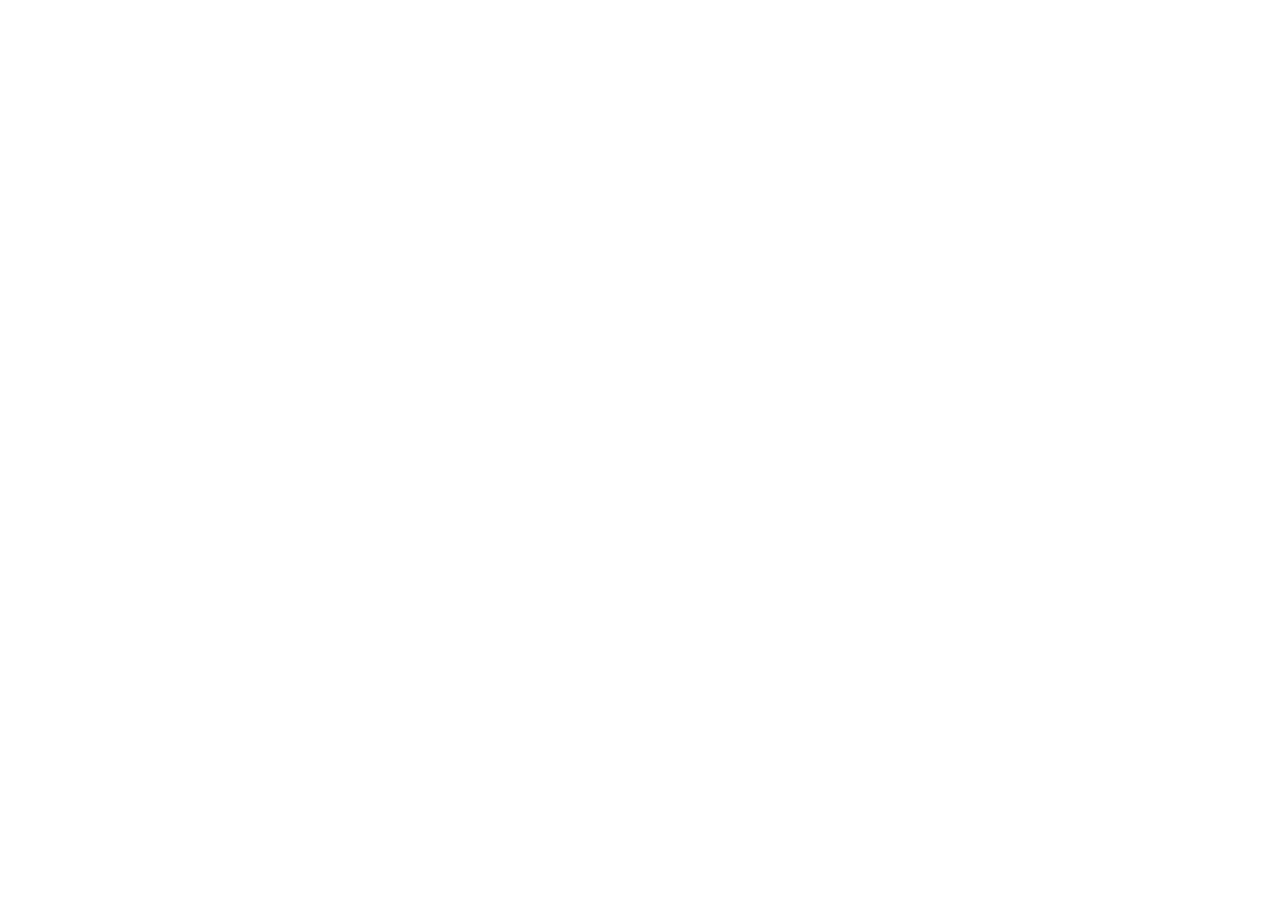
==== index.html @ 56e53b24 "Skapat mapp images och samtliga html sidor" ====
<!DOCTYPE html>
<html lang="sv">
<head>
    <meta charset="UTF-8">
    <meta name="viewport" content="width=device-width, initial-scale=1.0">
    <title>Bildredigering</title>
</head>
<body>
 
</body>
</html>
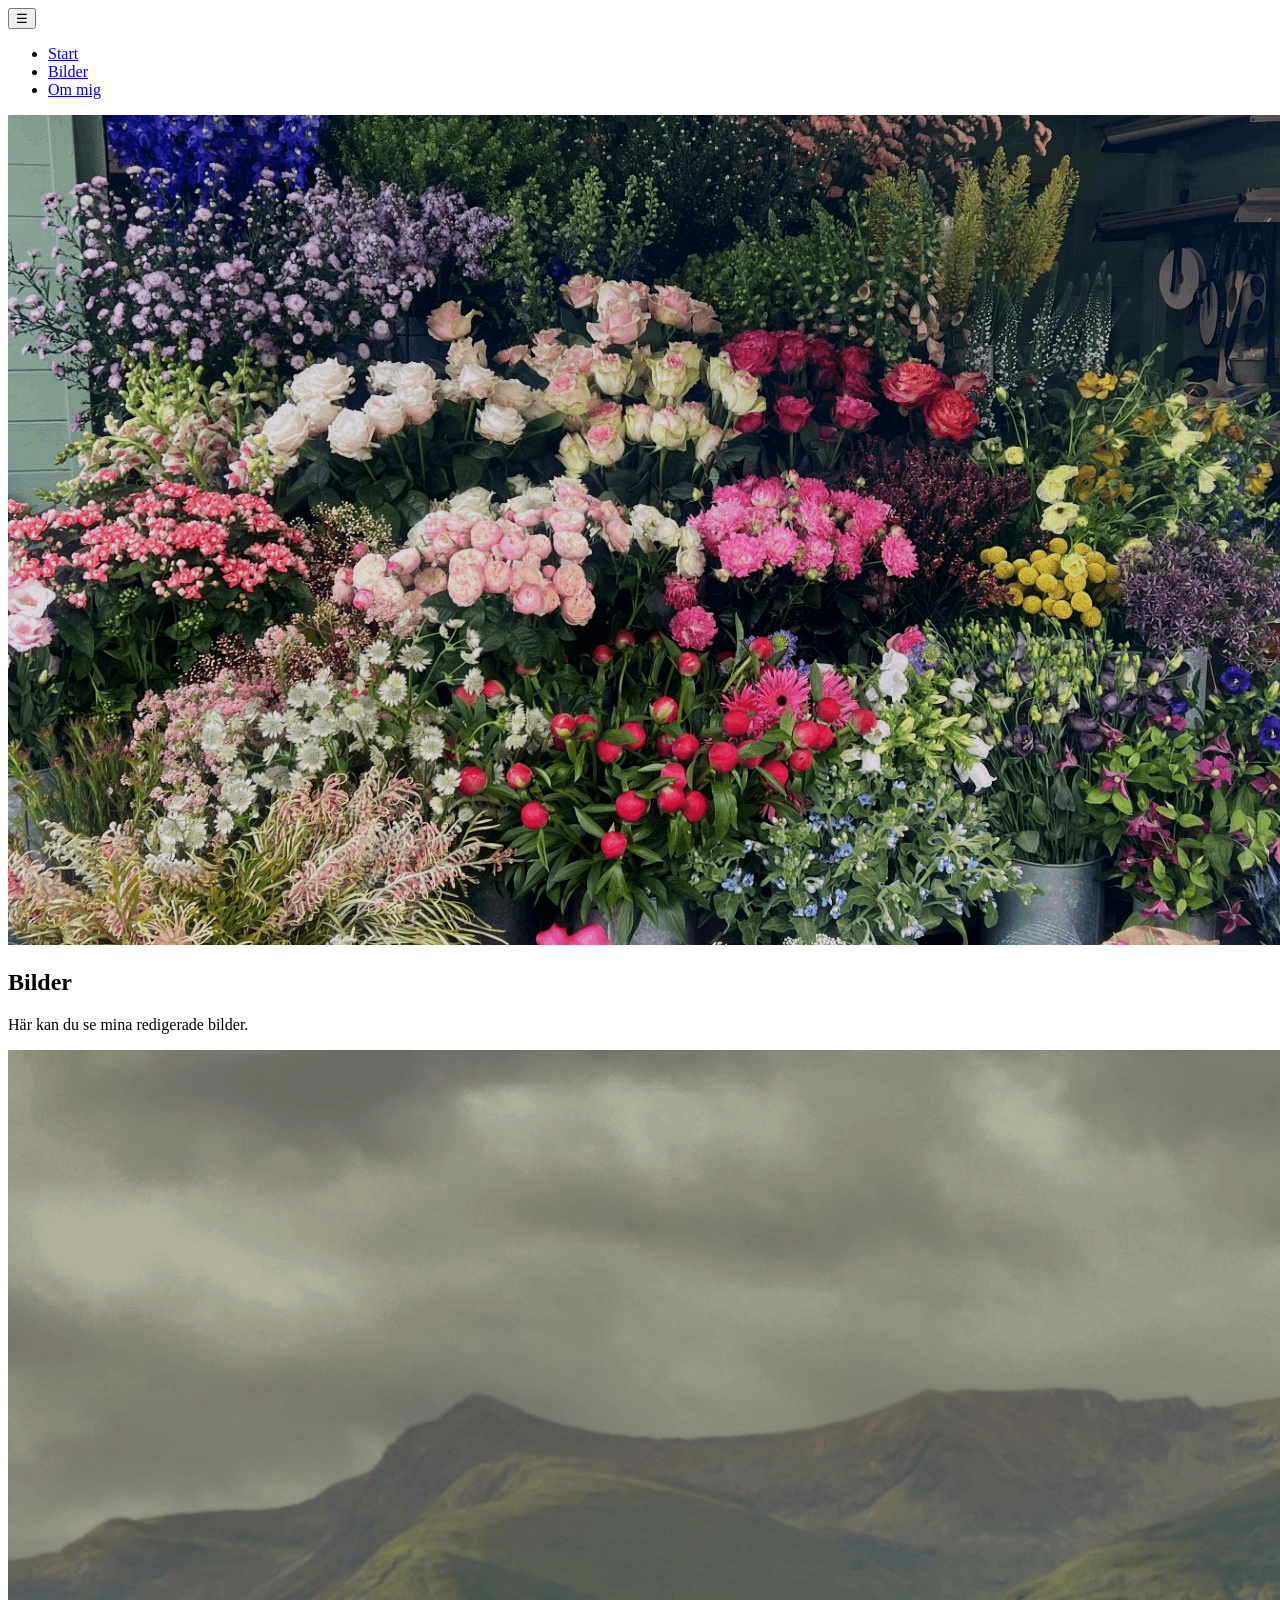
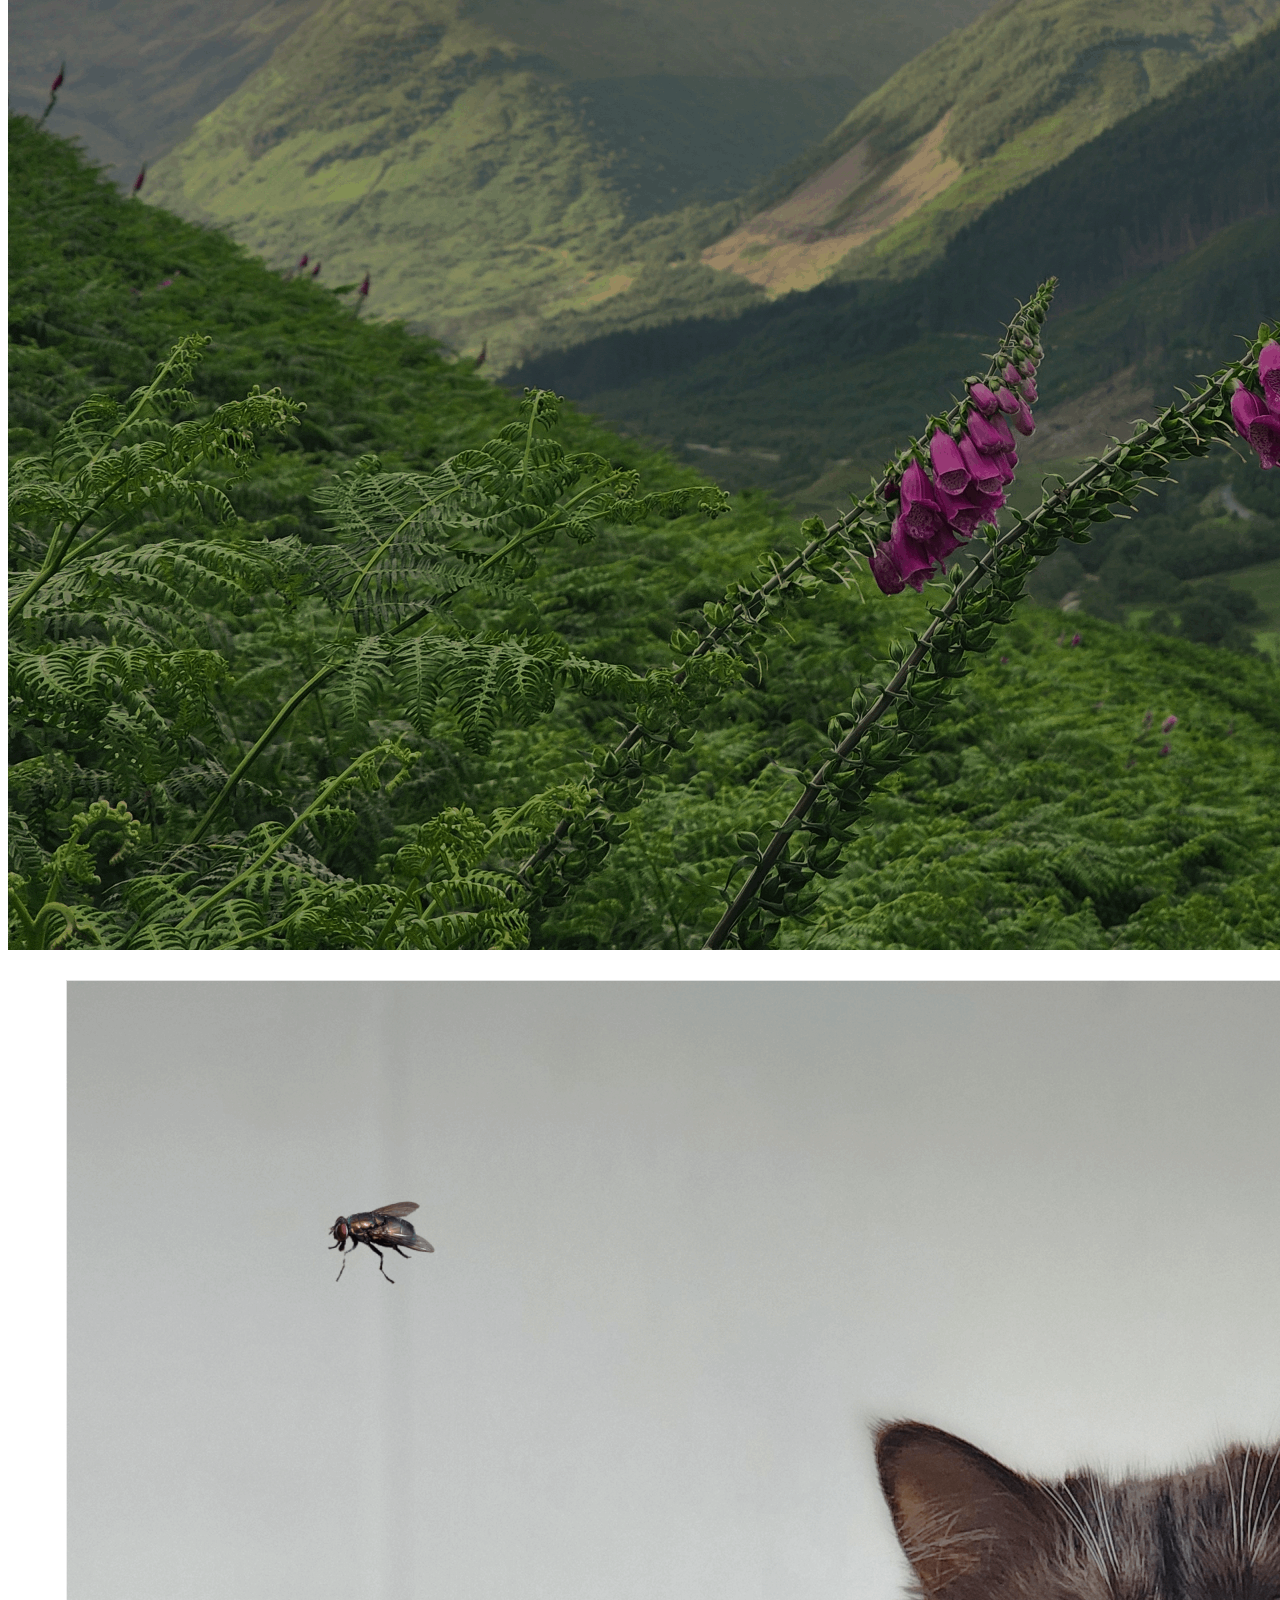
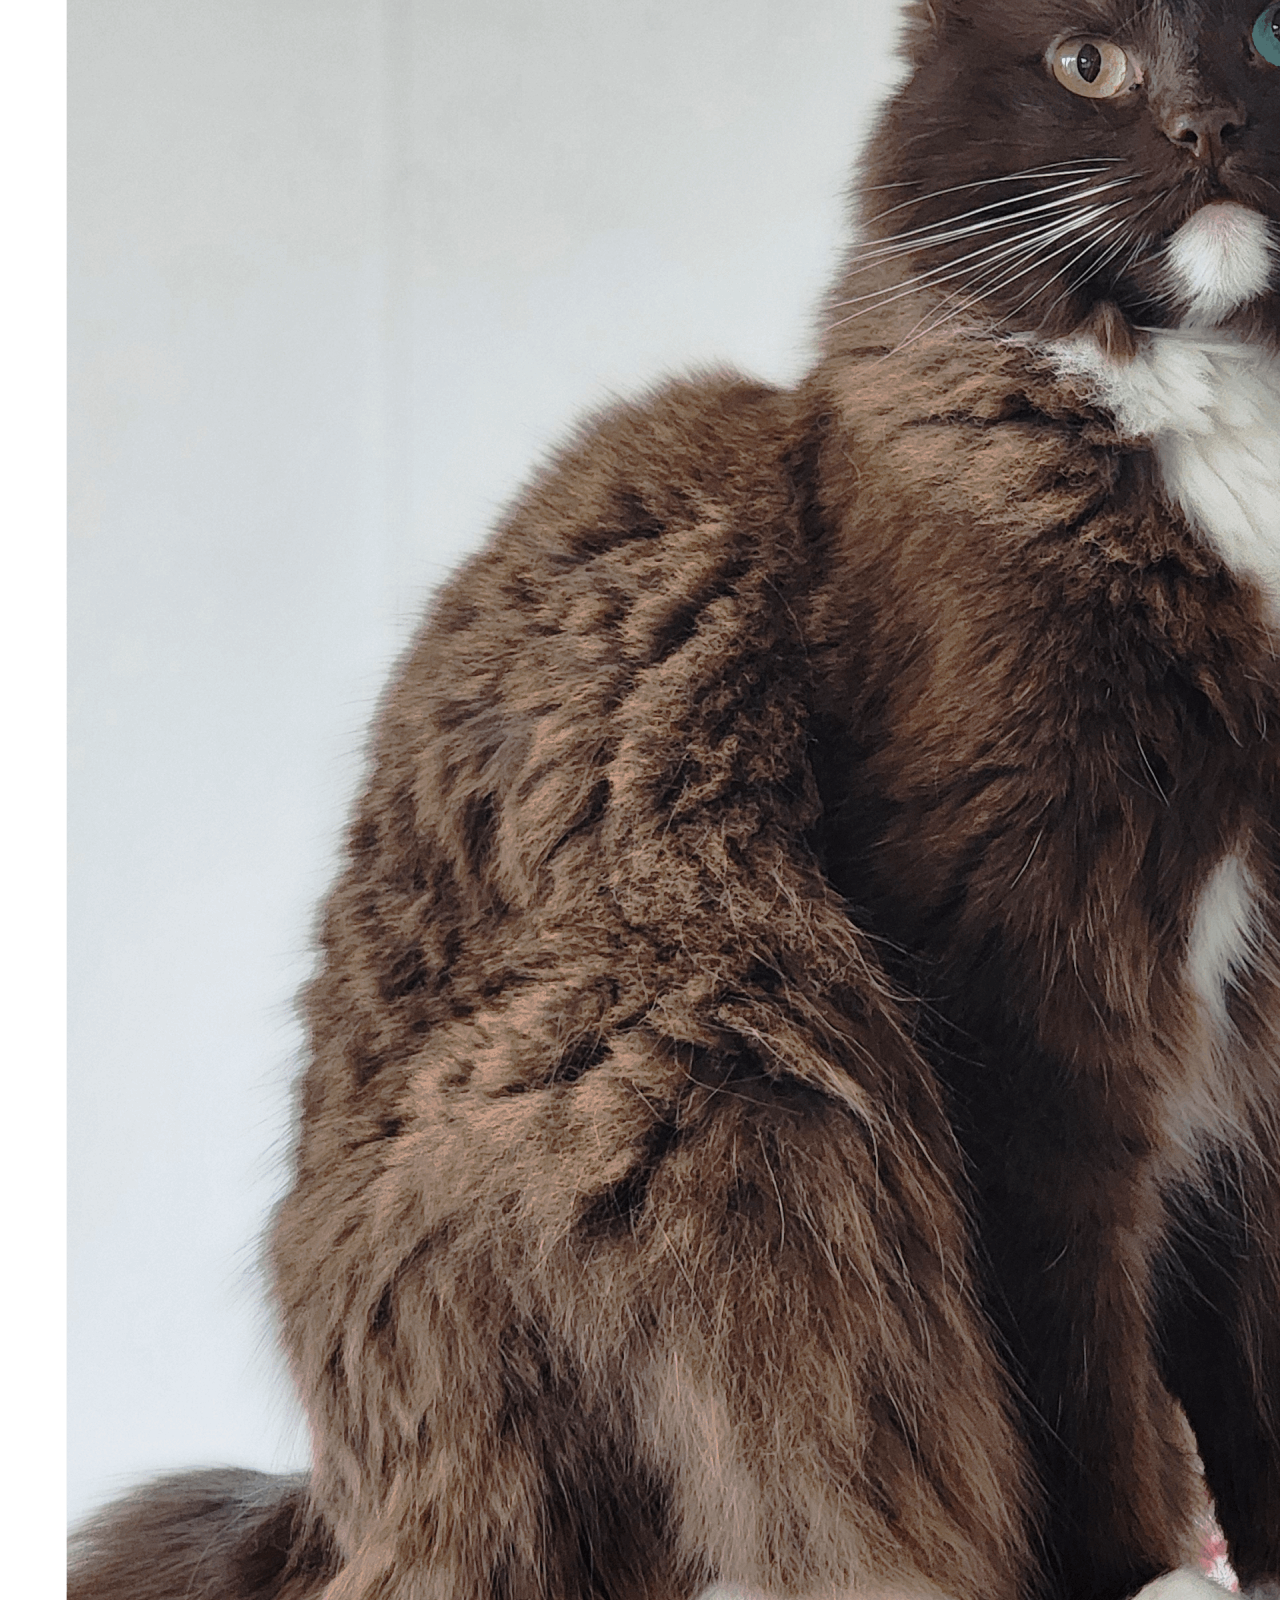
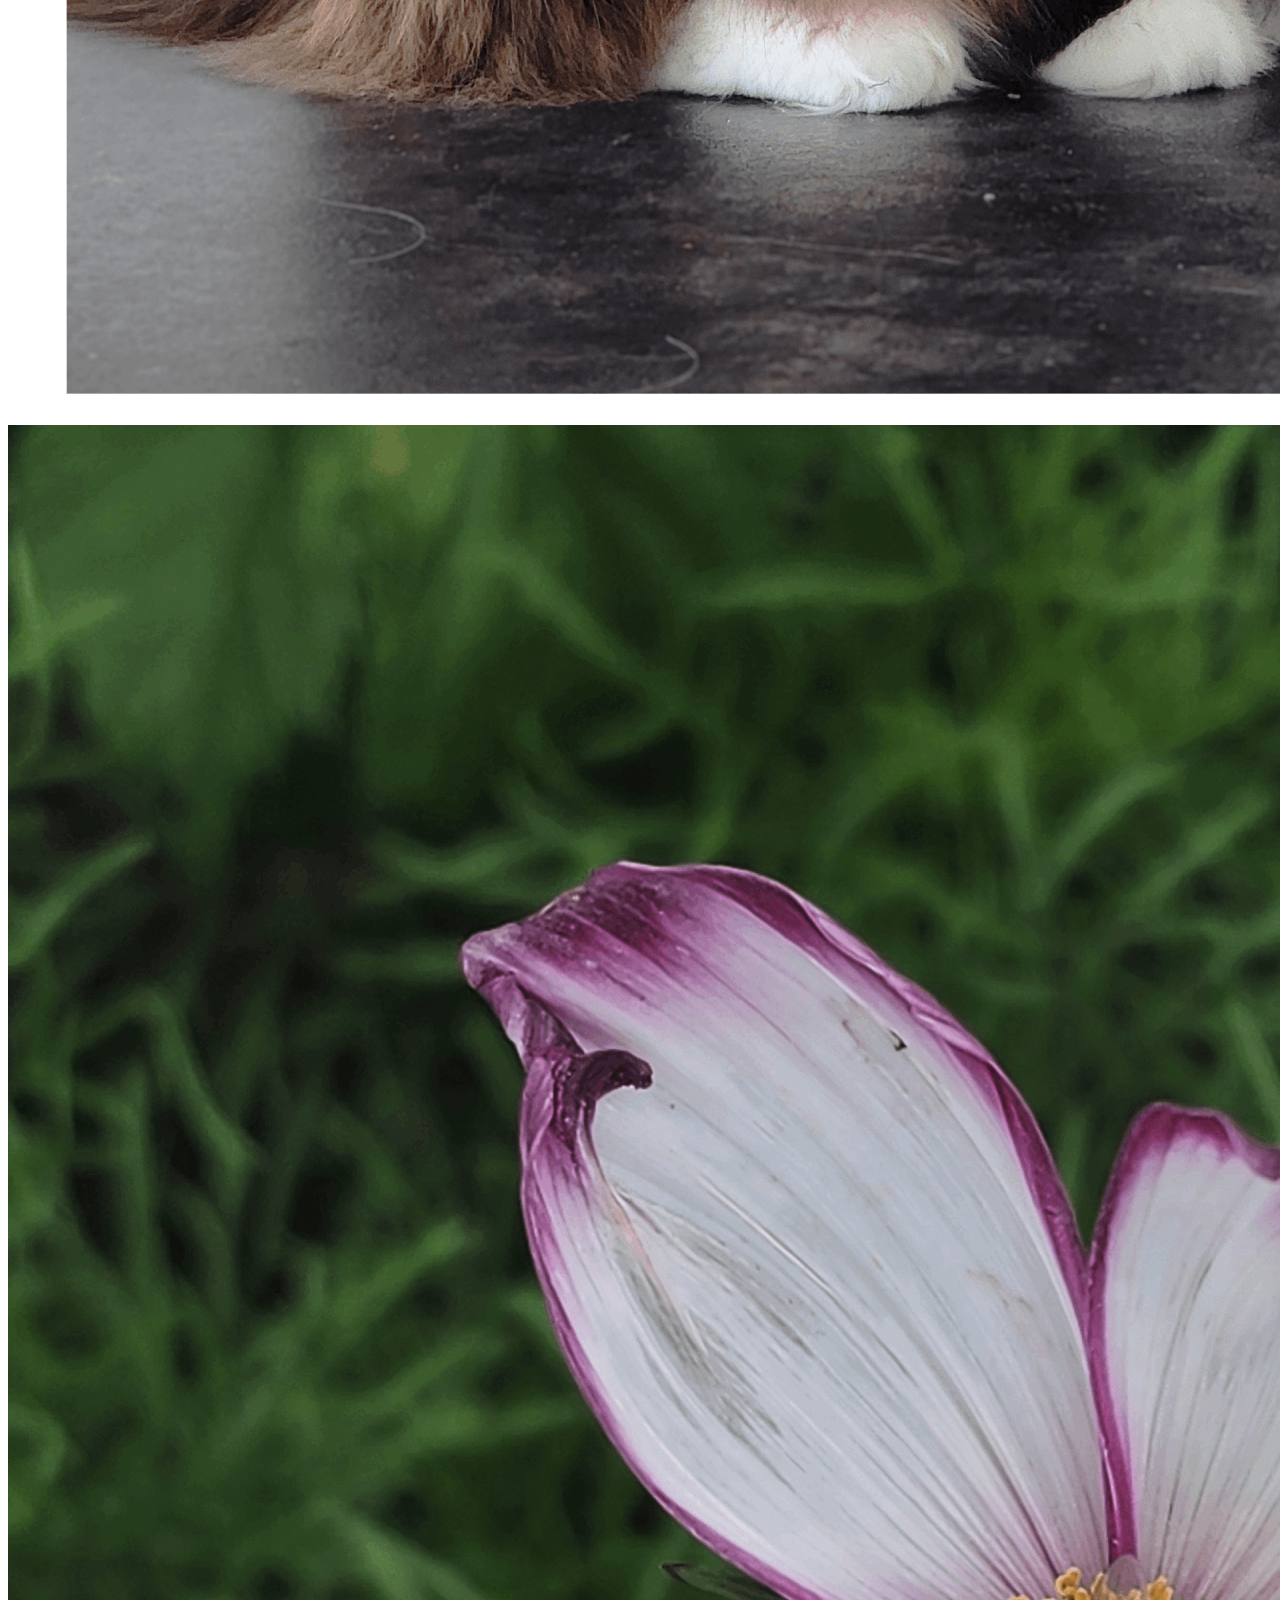
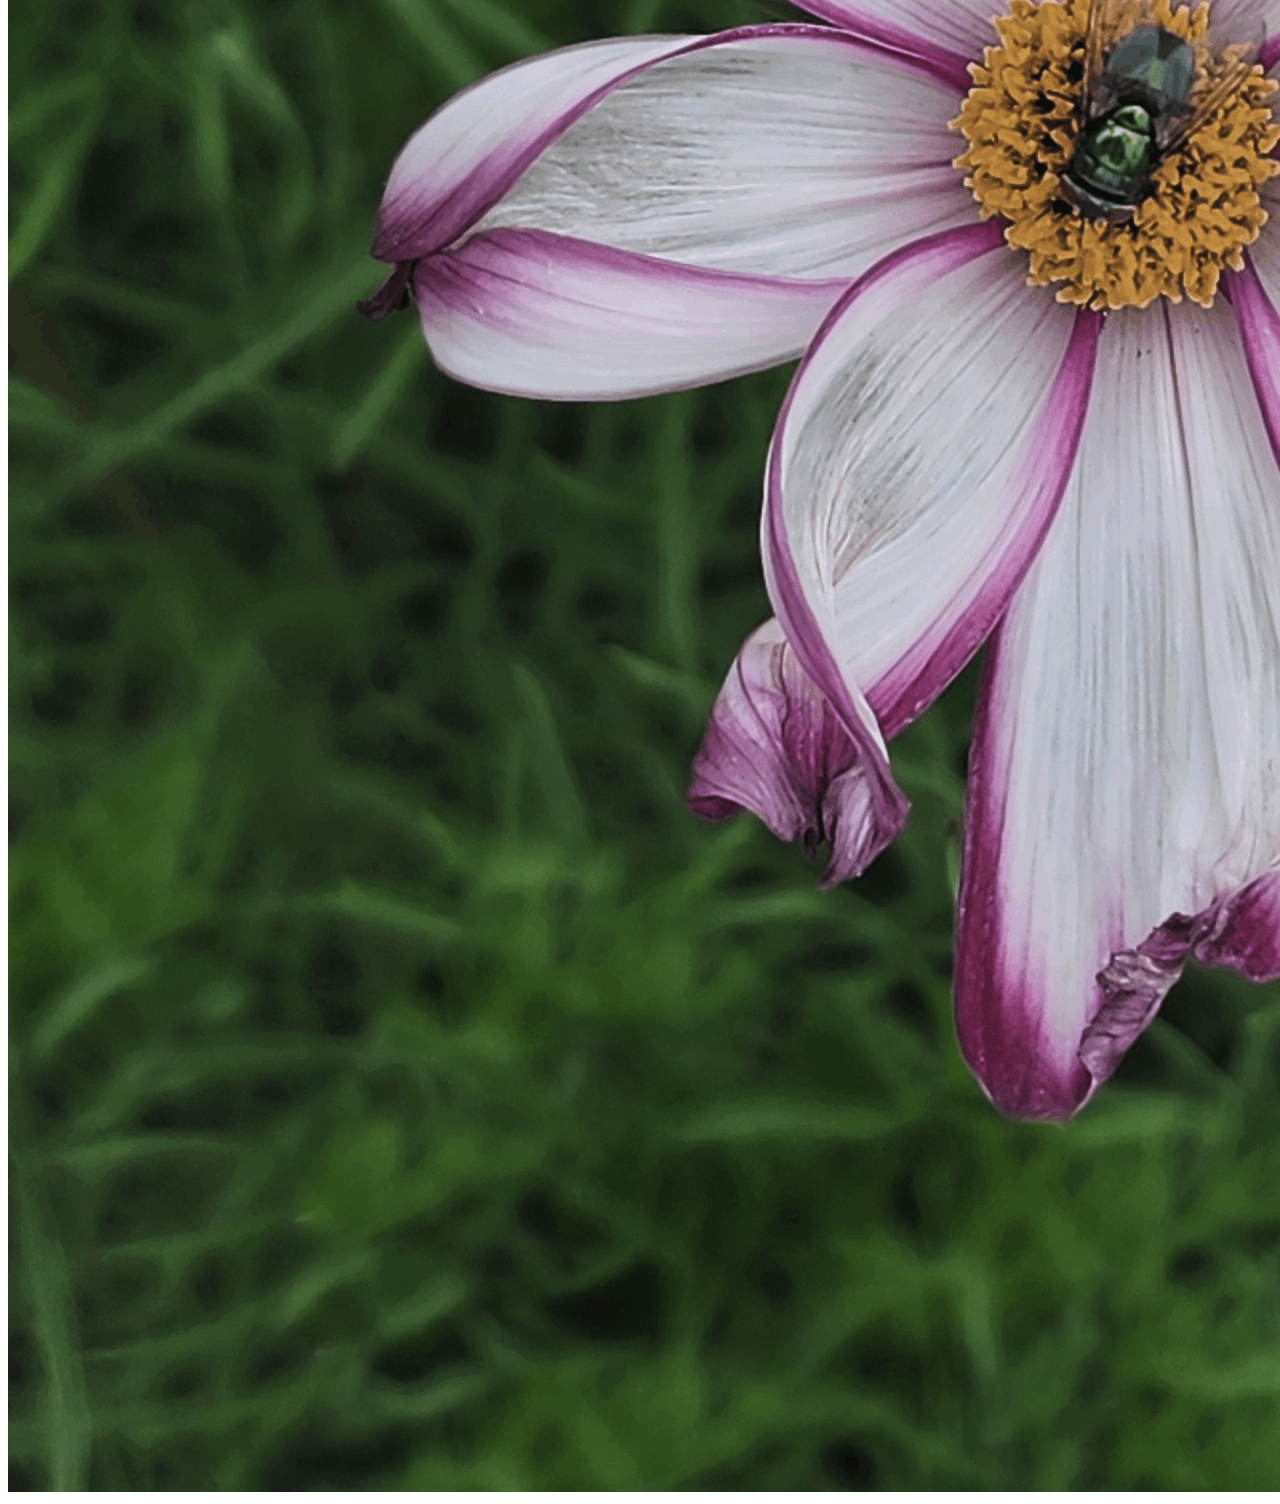
==== commit 1c57155c: "Skapat grund för index.html" ====
--- a/index.html
+++ b/index.html
@@ -1,11 +1,53 @@
-<!DOCTYPE html>
+<!doctype html>
 <html lang="sv">
-<head>
-    <meta charset="UTF-8">
-    <meta name="viewport" content="width=device-width, initial-scale=1.0">
+  <head>
+    <meta charset="UTF-8" />
+    <meta name="viewport" content="width=device-width, initial-scale=1.0" />
     <title>Bildredigering</title>
-</head>
-<body>
- 
-</body>
-</html>+  </head>
+  <body>
+    <header class="header">
+      <!--lägg till LOGGA-->
+
+      <!--Navigation-->
+      <button class="menu-toggle">☰</button> <!--Hamburgermeny, liten skärm-->
+      <nav class="menu">
+        <ul>
+          <li><a href="index.html">Start</a></li>
+          <li><a href="pictures.html">Bilder</a></li>
+          <li><a href="about.html">Om mig</a></li>
+        </ul>
+      </nav>
+    </header>
+    <main>
+
+      <!--Hero-->
+      <section class="hero">
+        <img src="images/header.png" alt="headerbild" />
+      </section>
+
+      <!--Bilder-->
+      <section class="pictures">
+        <div class="picture-intro">
+          <h2>Bilder</h2>
+          <p>Här kan du se mina redigerade bilder.</p>
+        </div>
+        <div class="container">
+
+            <article class="card">
+          <img src="images/bildserie001.png" alt="Bild 1" />
+          </article>
+
+          <article class="card">
+          <img src="images/bildserie005.png" alt="Bild 2" />
+          </article>
+
+          <article class="card">
+          <img src="images/bildserie006.png" alt="Bild 3" />
+          </article>
+
+        </div>
+      </section>
+    </main>
+  </body>
+</html>
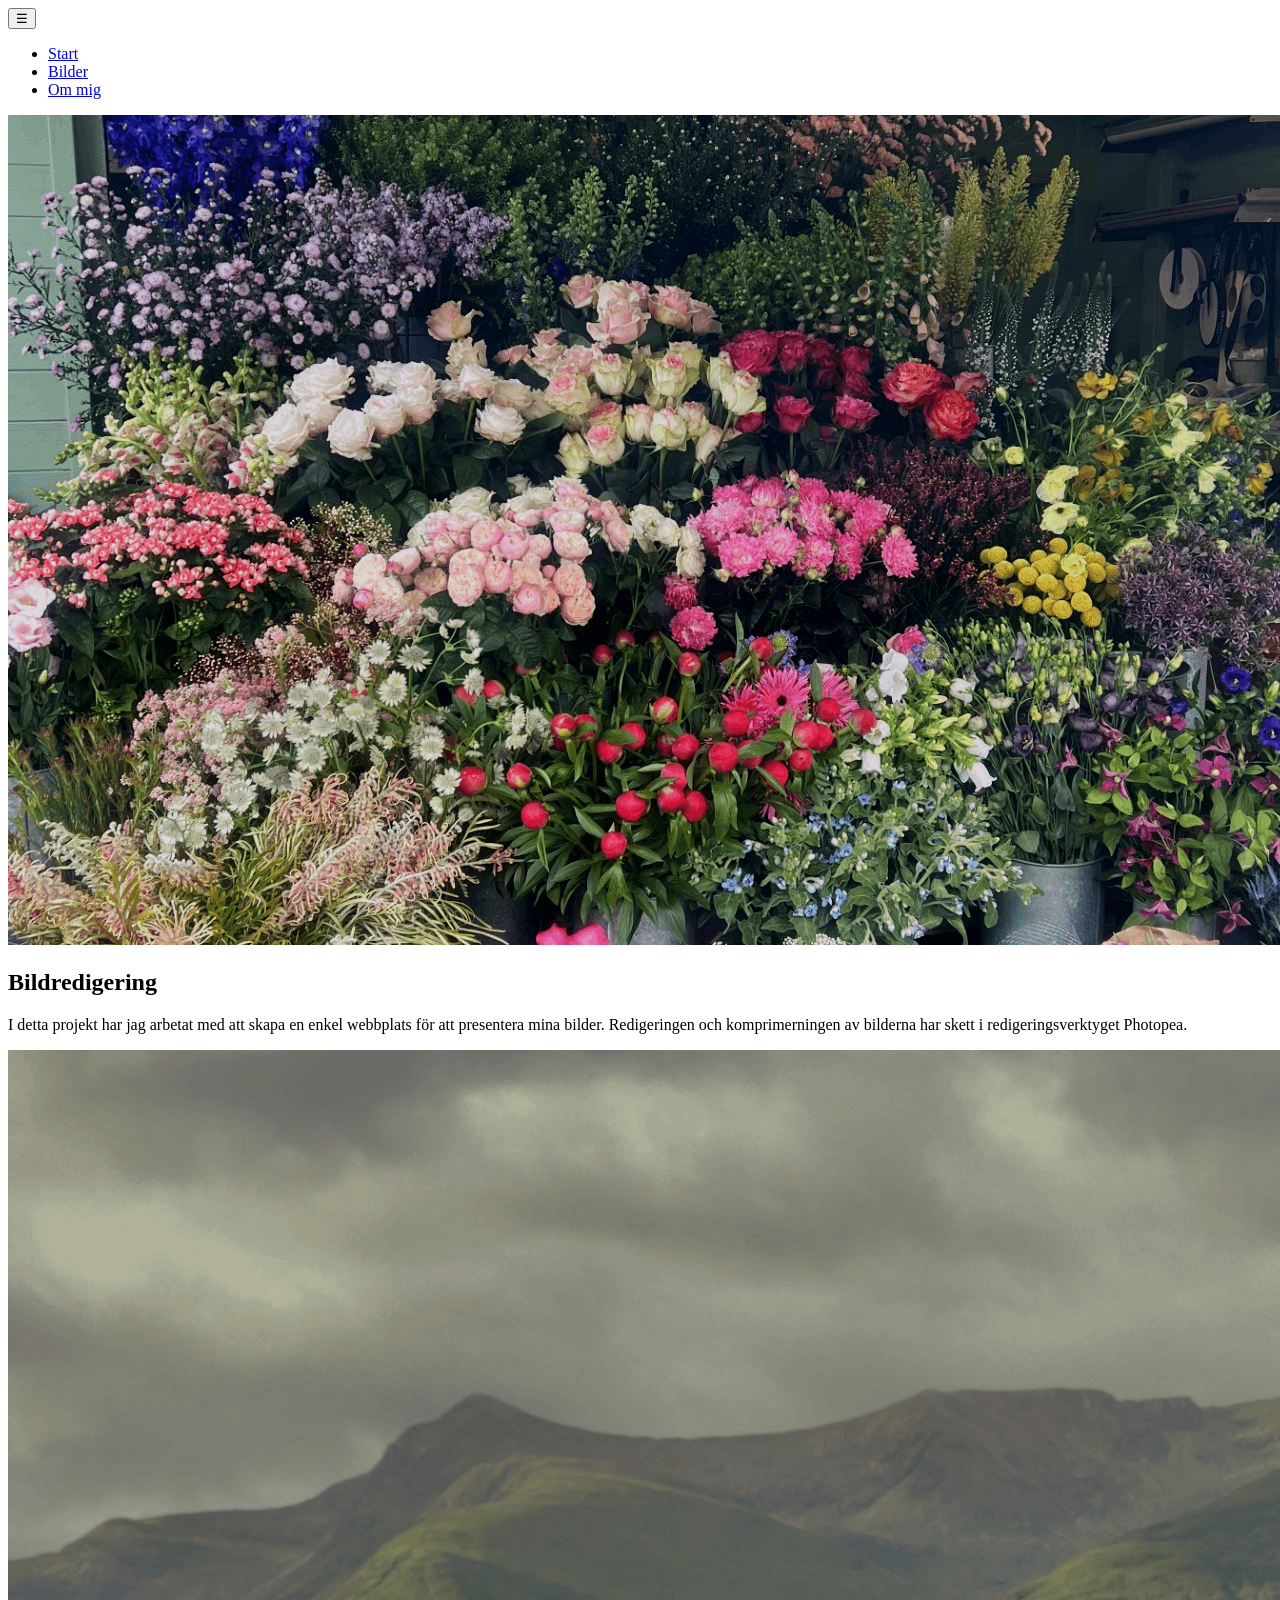
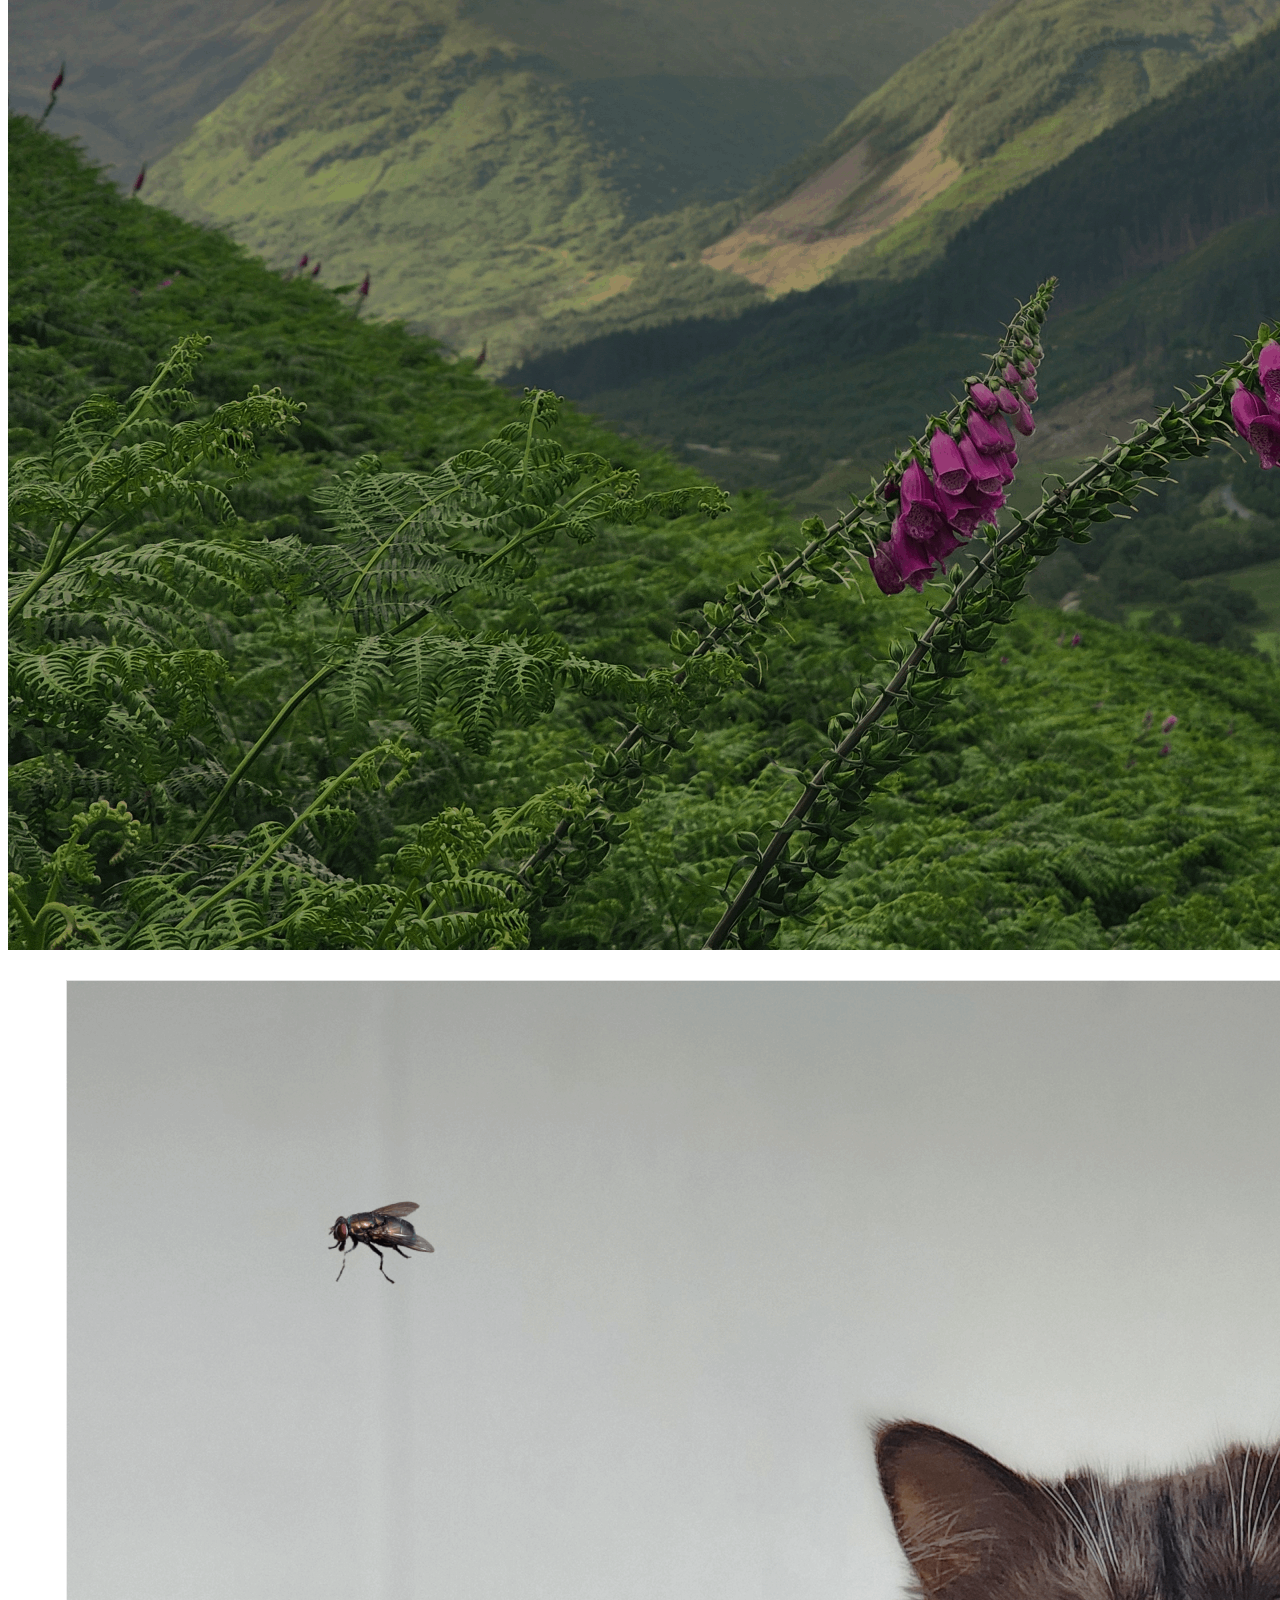
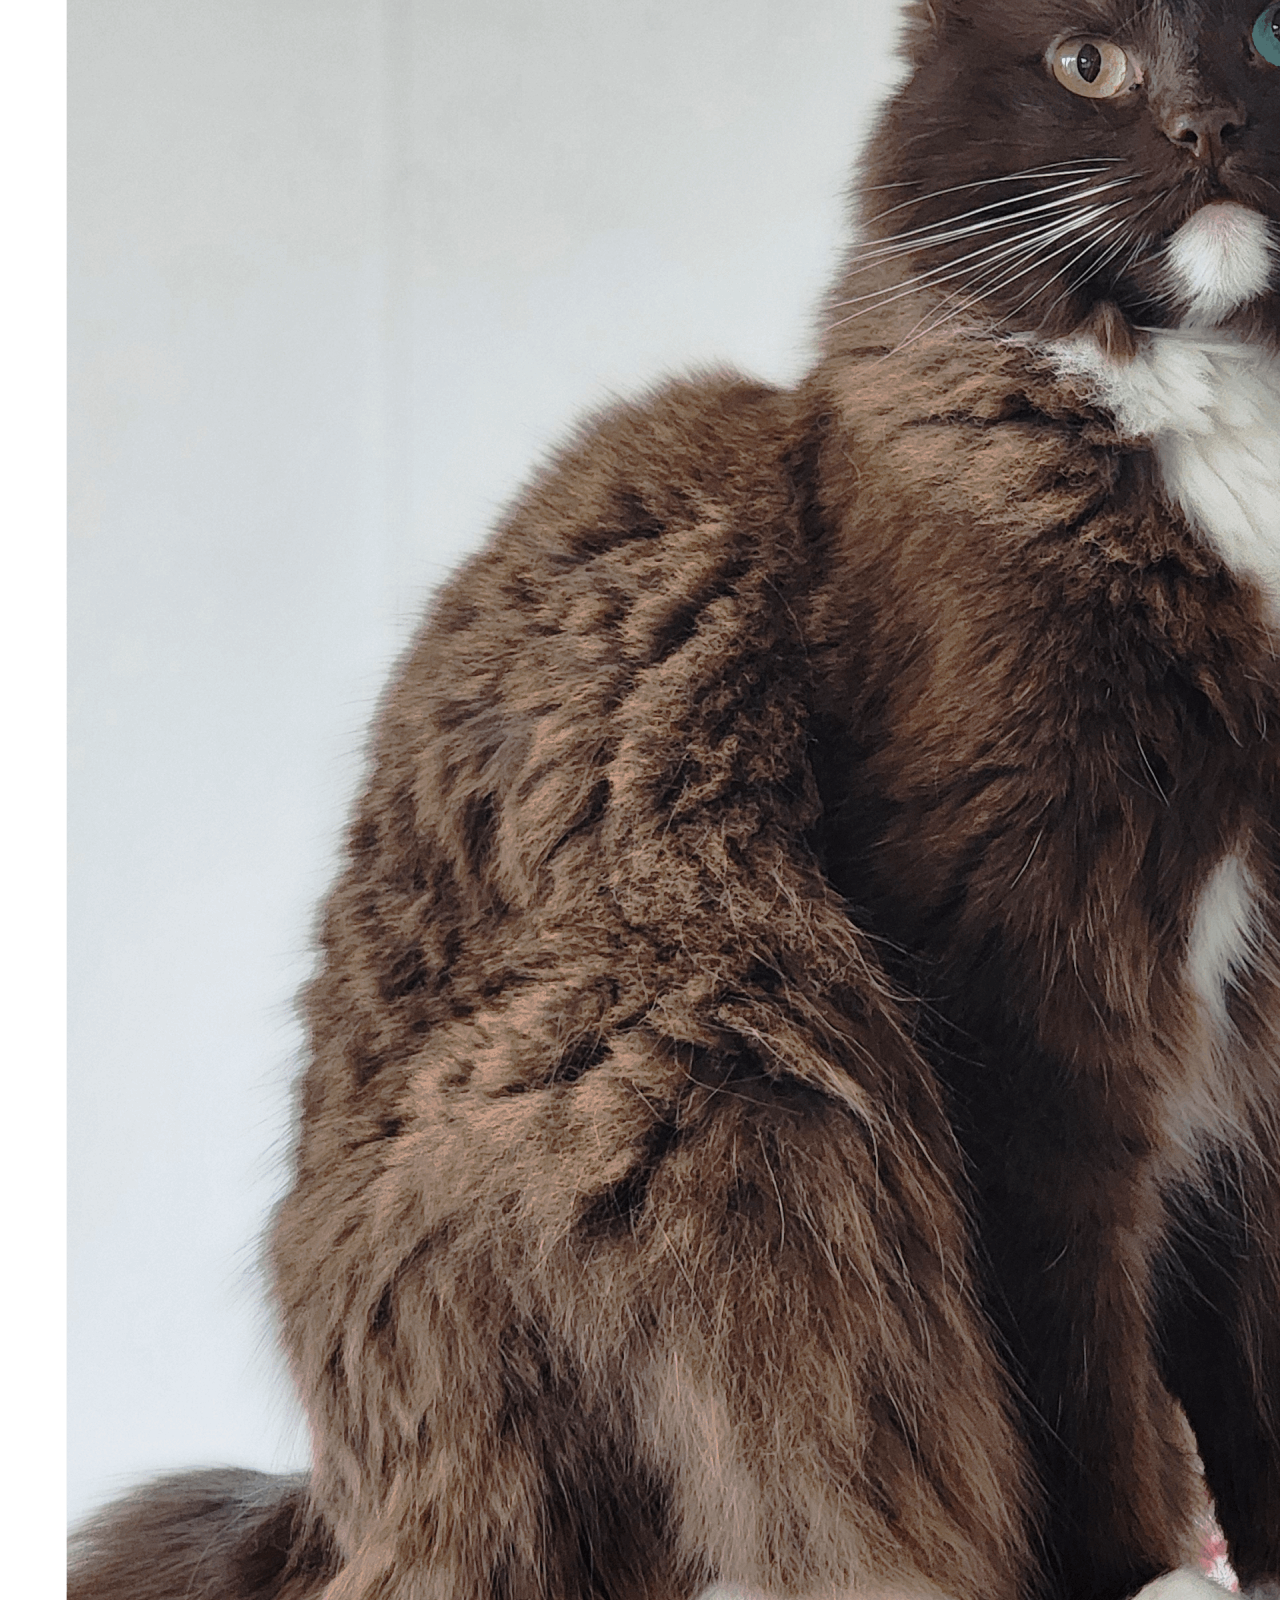
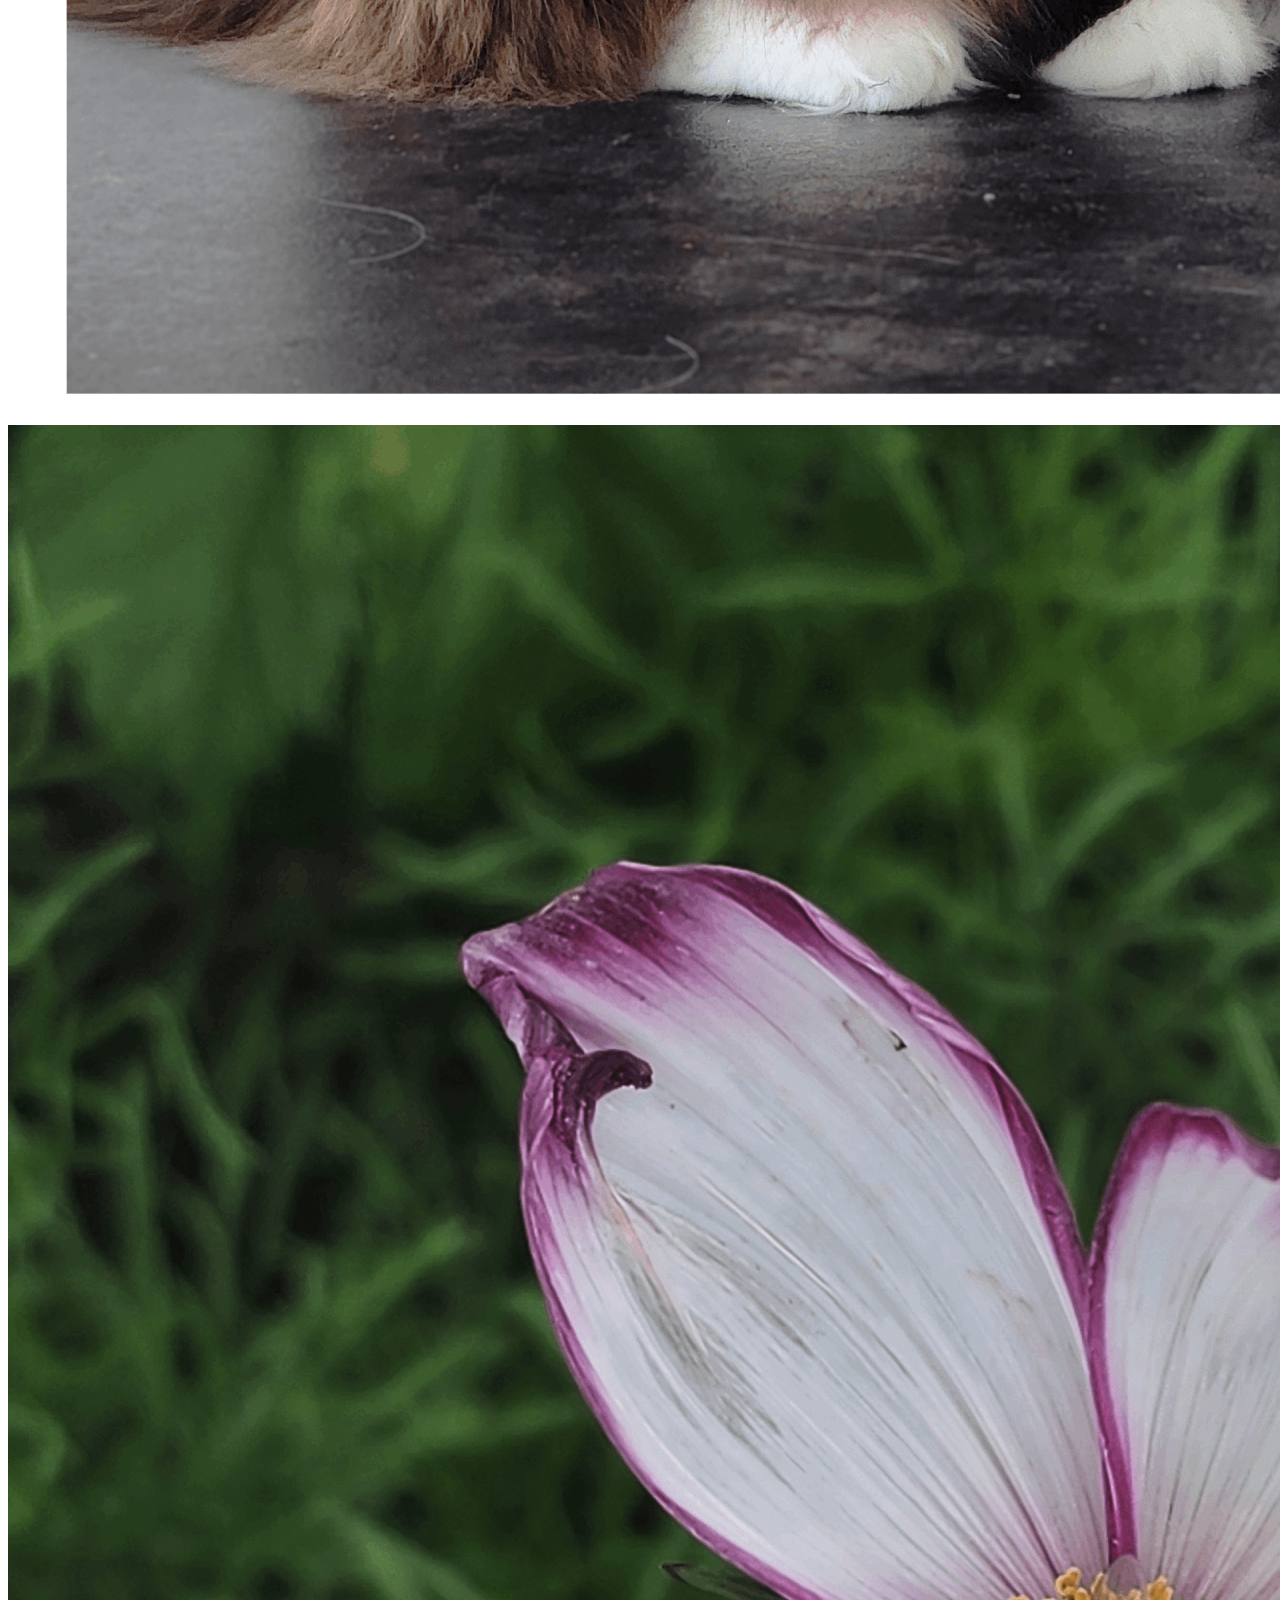
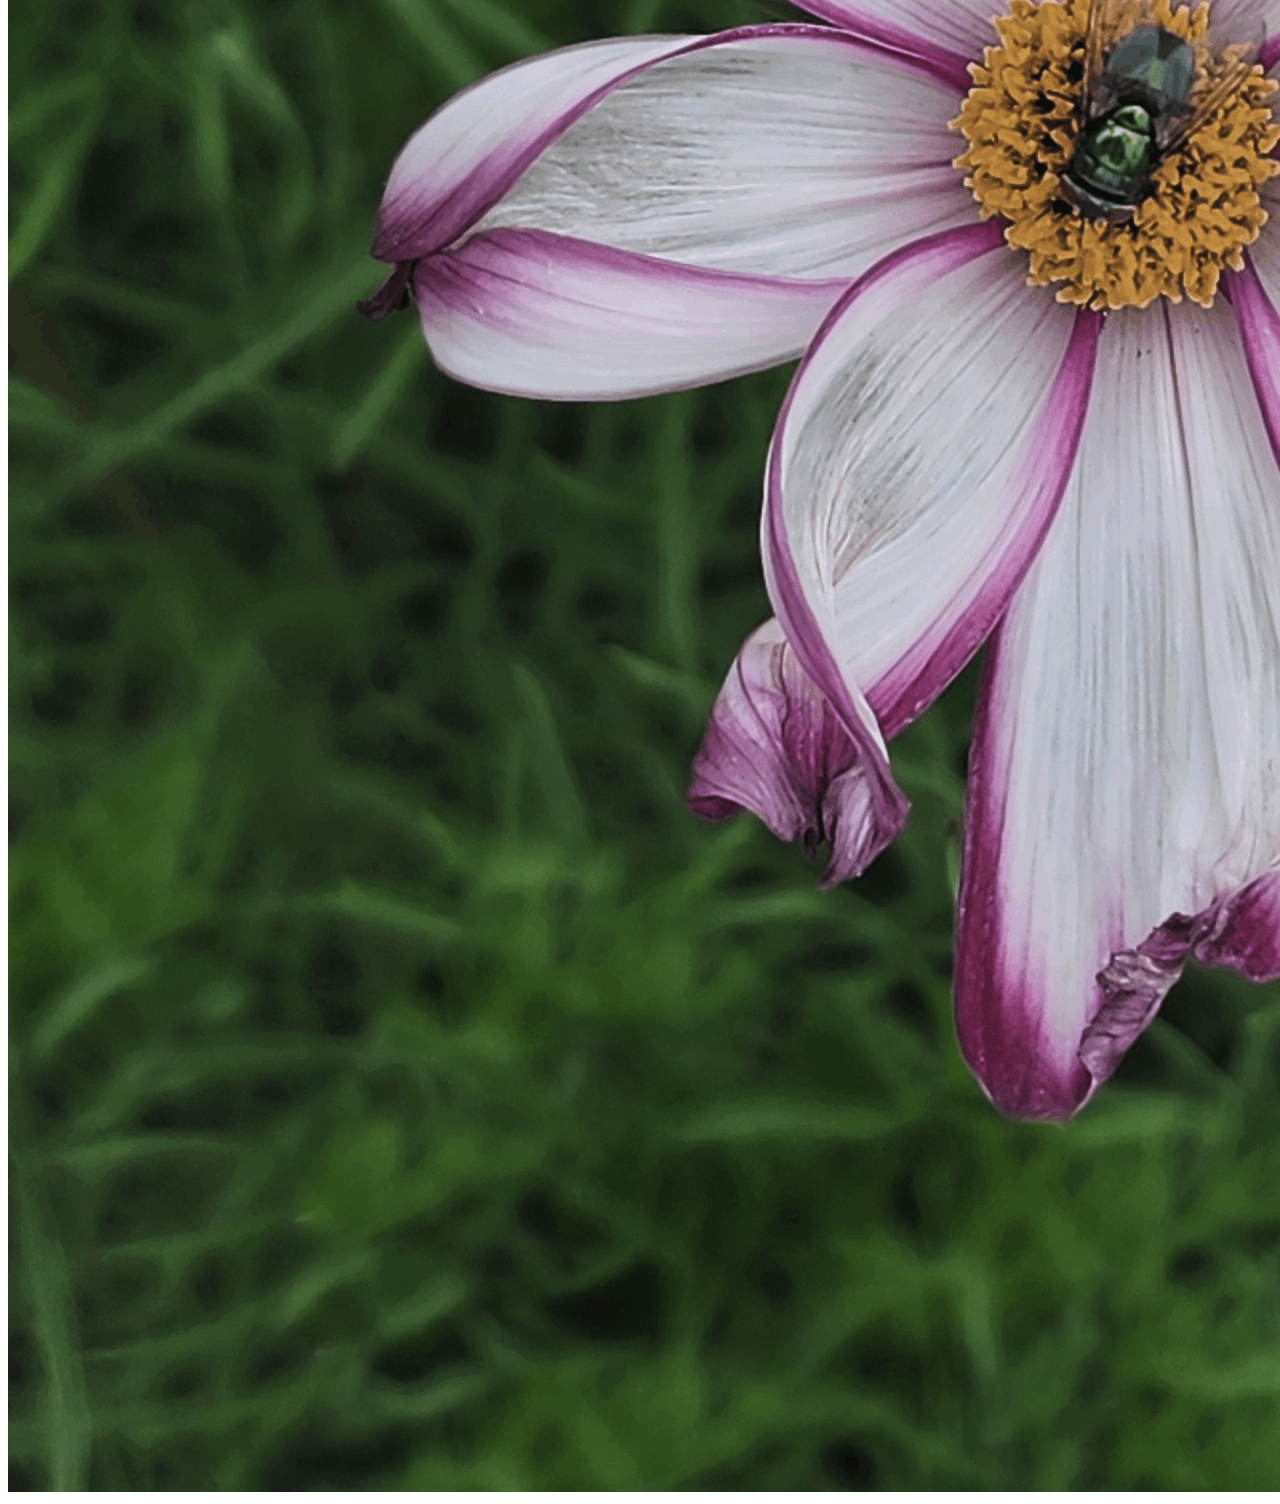
==== commit ccb7dfa0: "Lagt till kod i samtliga html filer" ====
--- a/index.html
+++ b/index.html
@@ -23,27 +23,27 @@
 
       <!--Hero-->
       <section class="hero">
-        <img src="images/header.png" alt="headerbild" />
+        <img src="images/header.png" alt="headerbild">
       </section>
 
       <!--Bilder-->
       <section class="pictures">
         <div class="picture-intro">
-          <h2>Bilder</h2>
-          <p>Här kan du se mina redigerade bilder.</p>
+          <h2>Bildredigering</h2>
+          <p>I detta projekt har jag arbetat med att skapa en enkel webbplats för att presentera mina bilder. Redigeringen och komprimerningen av bilderna har skett i redigeringsverktyget Photopea.</p>
         </div>
         <div class="container">
 
             <article class="card">
-          <img src="images/bildserie001.png" alt="Bild 1" />
+          <img src="images/bildserie001.png" alt="Bild 1">
           </article>
 
           <article class="card">
-          <img src="images/bildserie005.png" alt="Bild 2" />
+          <img src="images/bildserie005.png" alt="Bild 2">
           </article>
 
           <article class="card">
-          <img src="images/bildserie006.png" alt="Bild 3" />
+          <img src="images/bildserie006.png" alt="Bild 3">
           </article>
 
         </div>
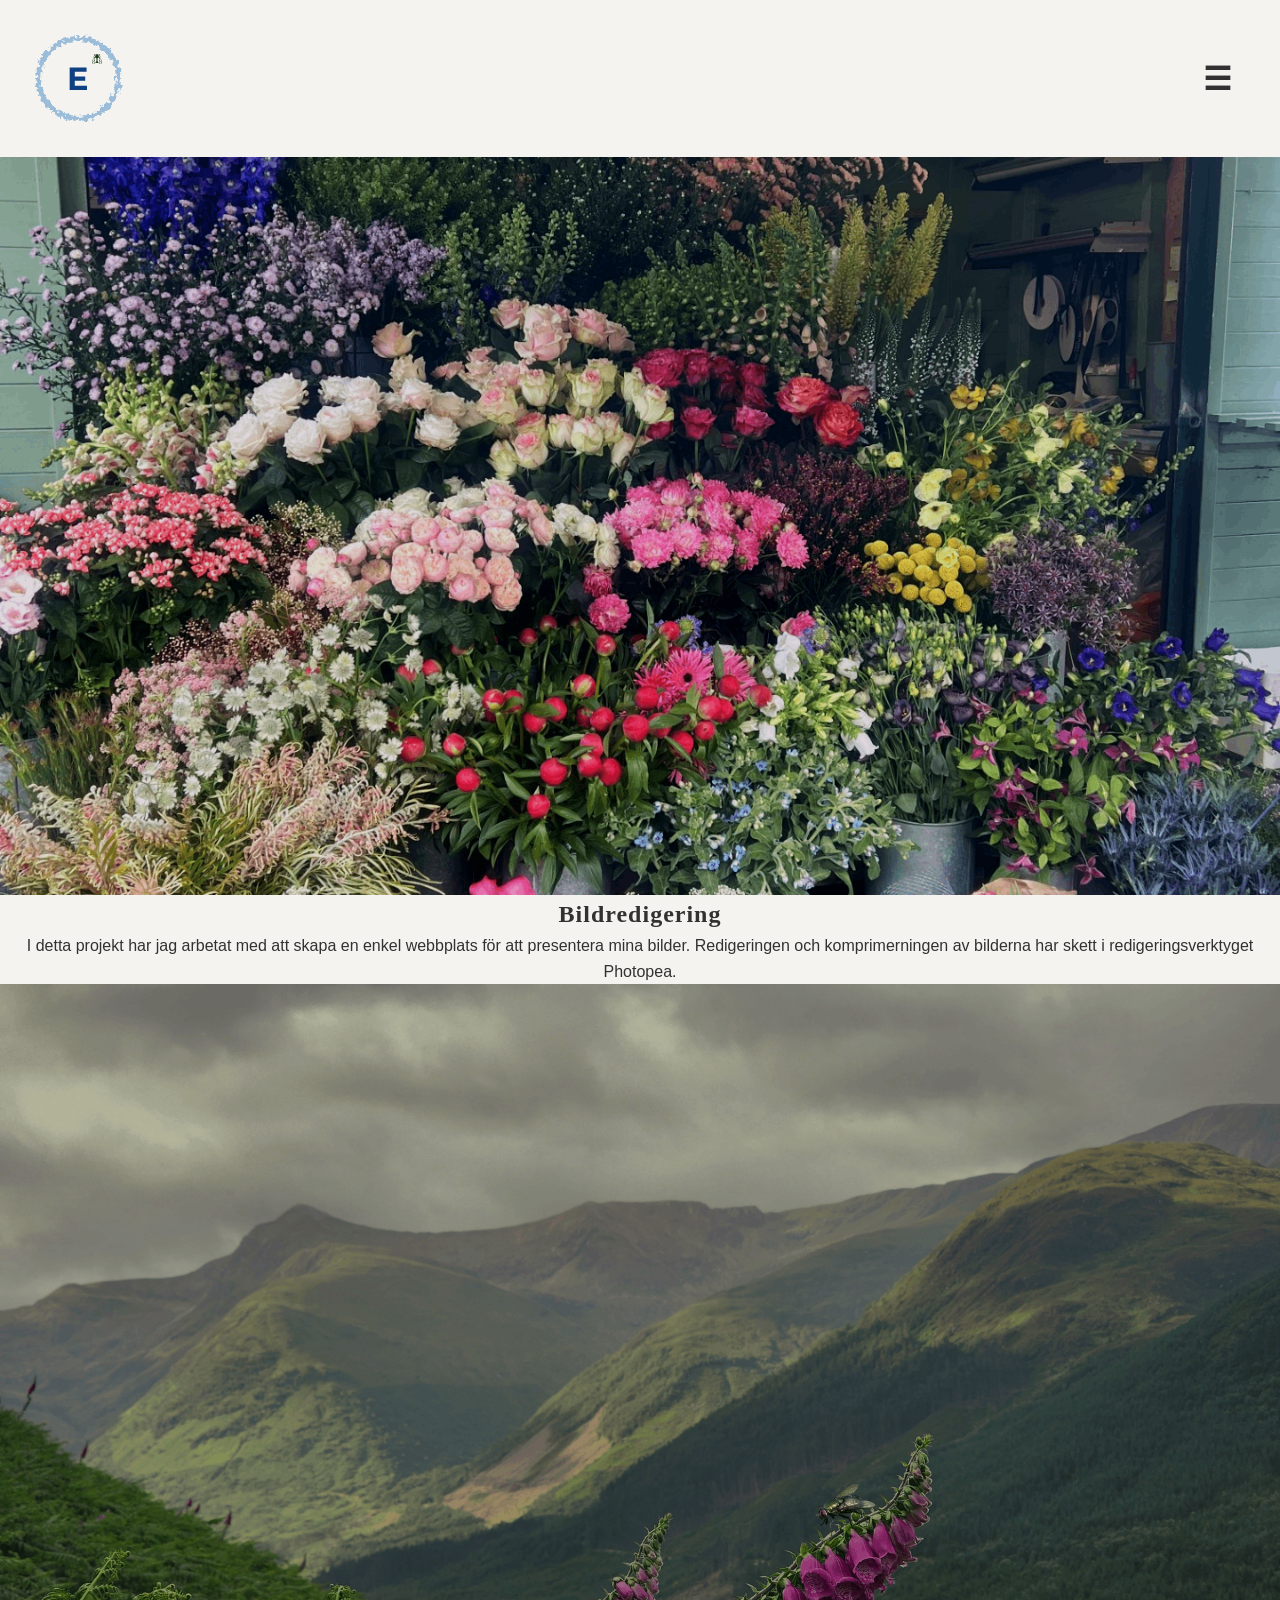
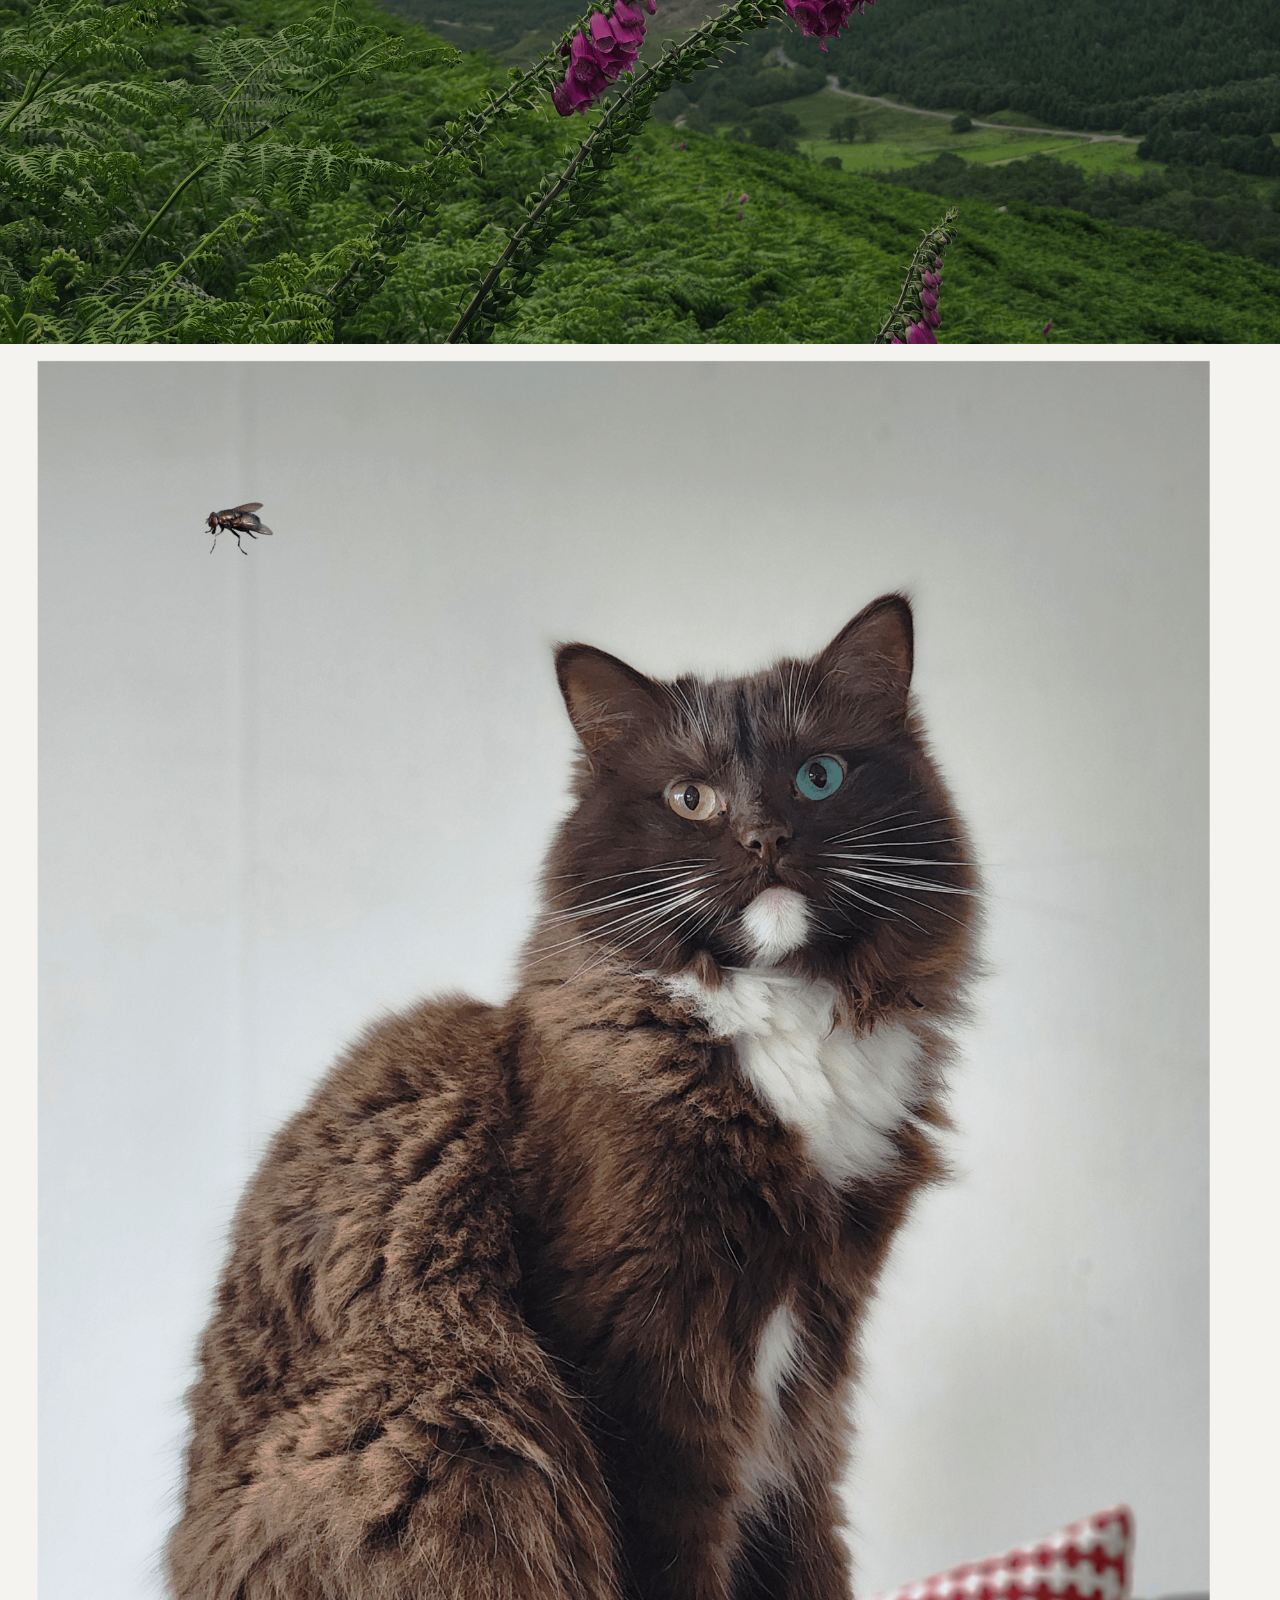
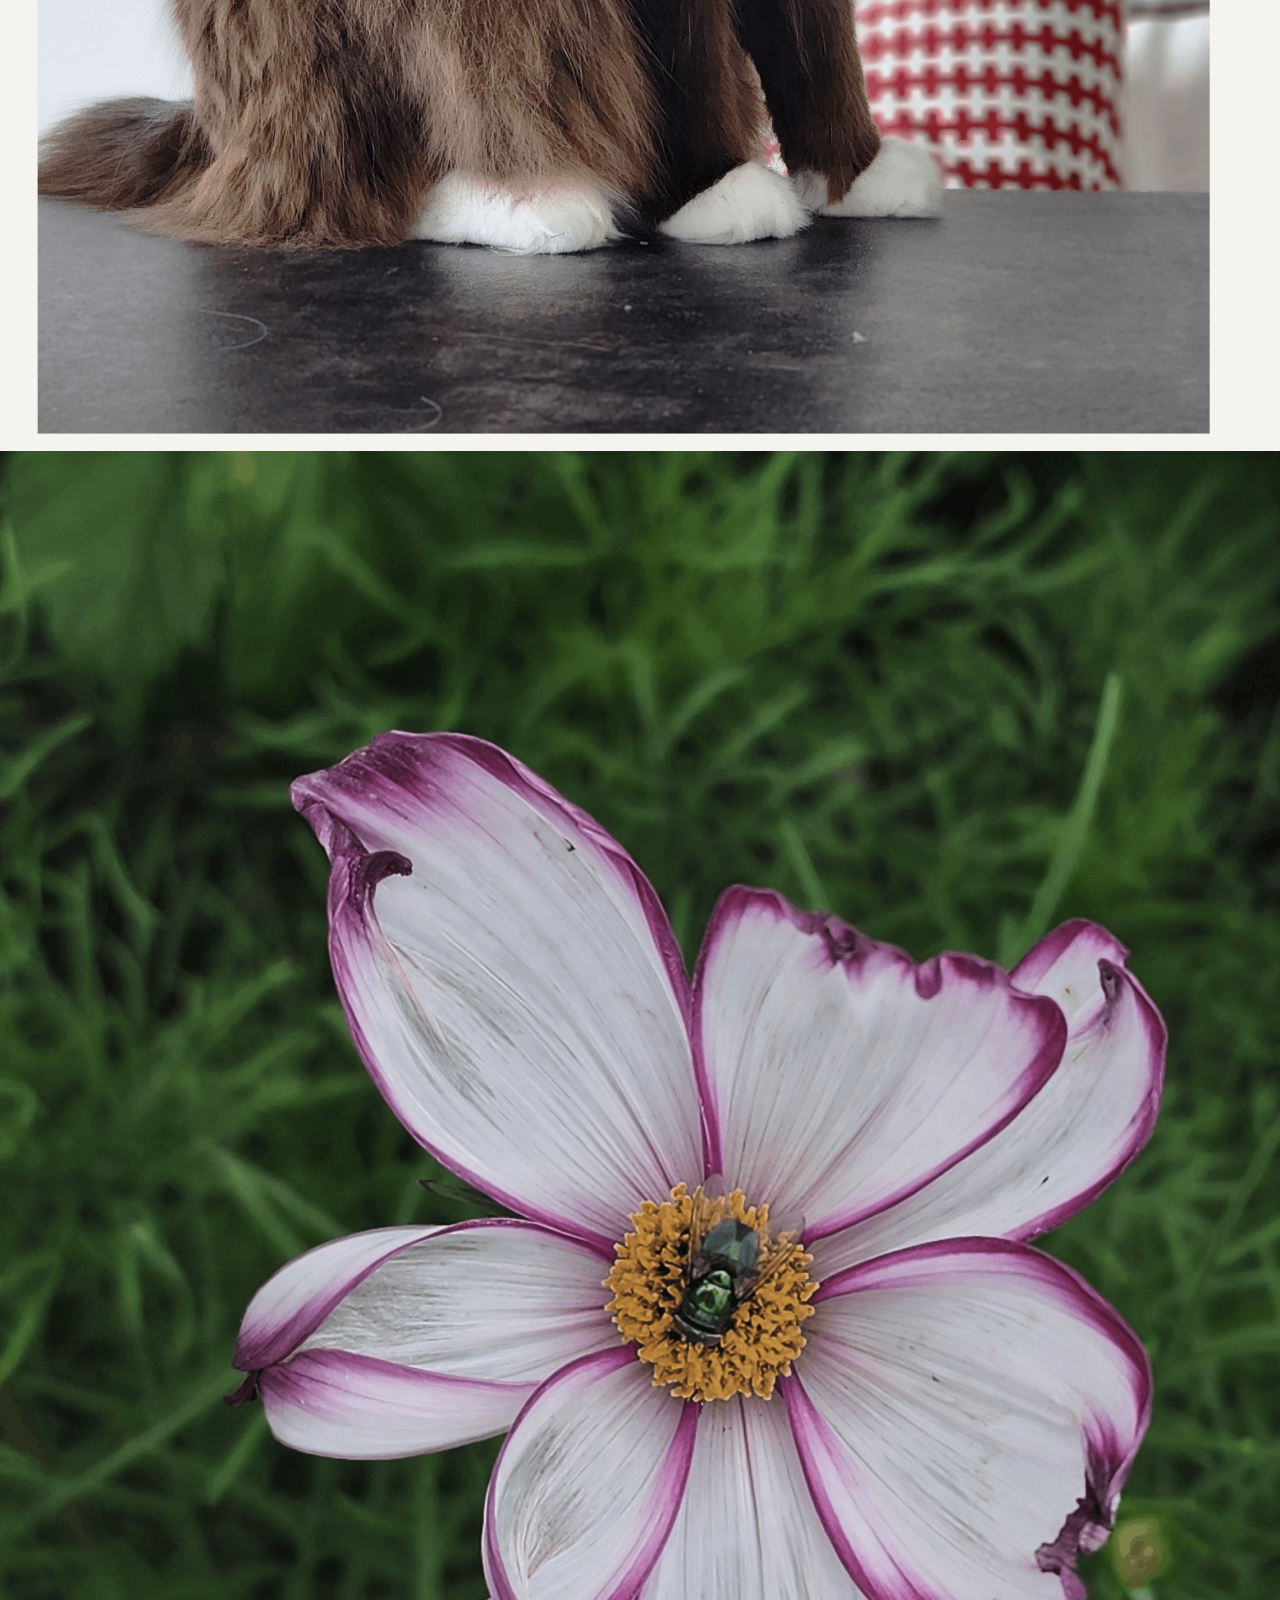
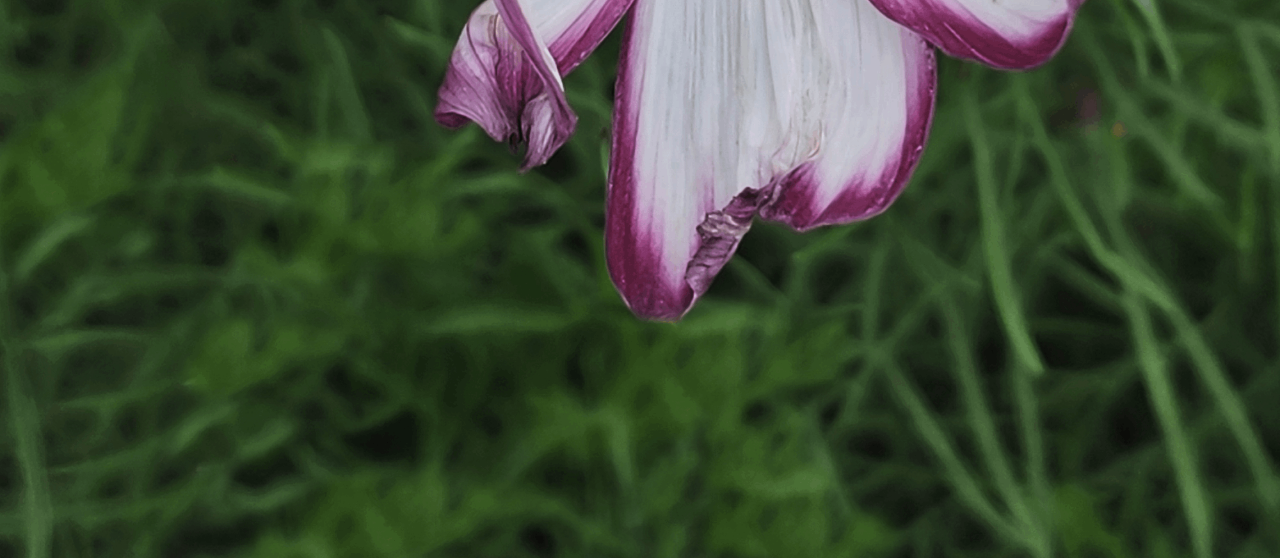
==== commit 0b250bf5: "Justerat navigering" ====
--- a/index.html
+++ b/index.html
@@ -1,53 +1,64 @@
 <!doctype html>
 <html lang="sv">
-  <head>
+
+<head>
     <meta charset="UTF-8" />
     <meta name="viewport" content="width=device-width, initial-scale=1.0" />
     <title>Bildredigering</title>
-  </head>
-  <body>
+    <link rel="stylesheet" href="css/style.css">
+    <script src="js/main.js" defer></script>
+</head>
+
+<body>
     <header class="header">
-      <!--lägg till LOGGA-->
+        <!--lägg till LOGGA-->
+        <div class="logo">
+            <a href="index.html">
+                <img src="images/logo.svg" alt="Logotyp">
+            </a>
+        </div>
 
-      <!--Navigation-->
-      <button class="menu-toggle">☰</button> <!--Hamburgermeny, liten skärm-->
-      <nav class="menu">
-        <ul>
-          <li><a href="index.html">Start</a></li>
-          <li><a href="pictures.html">Bilder</a></li>
-          <li><a href="about.html">Om mig</a></li>
-        </ul>
-      </nav>
+        <!--Navigation-->
+        <button class="menu-toggle">☰</button> <!--Hamburgermeny, liten skärm-->
+        <nav class="menu">
+            <ul>
+                <li><a href="index.html">Start</a></li>
+                <li><a href="pictures.html">Bilder</a></li>
+                <li><a href="about.html">Om mig</a></li>
+            </ul>
+        </nav>
     </header>
     <main>
 
-      <!--Hero-->
-      <section class="hero">
-        <img src="images/header.png" alt="headerbild">
-      </section>
+        <!--Hero-->
+        <section class="hero">
+            <img src="images/header.png" alt="headerbild">
+        </section>
 
-      <!--Bilder-->
-      <section class="pictures">
-        <div class="picture-intro">
-          <h2>Bildredigering</h2>
-          <p>I detta projekt har jag arbetat med att skapa en enkel webbplats för att presentera mina bilder. Redigeringen och komprimerningen av bilderna har skett i redigeringsverktyget Photopea.</p>
-        </div>
-        <div class="container">
+        <!--Bilder-->
+        <section class="pictures">
+            <div class="picture-intro">
+                <h2>Bildredigering</h2>
+                <p>I detta projekt har jag arbetat med att skapa en enkel webbplats för att presentera mina bilder.
+                    Redigeringen och komprimerningen av bilderna har skett i redigeringsverktyget Photopea.</p>
+            </div>
+            <div class="container">
 
-            <article class="card">
-          <img src="images/bildserie001.png" alt="Bild 1">
-          </article>
+                <article class="card">
+                    <img src="images/bildserie001.png" alt="Bild 1">
+                </article>
 
-          <article class="card">
-          <img src="images/bildserie005.png" alt="Bild 2">
-          </article>
+                <article class="card">
+                    <img src="images/bildserie005.png" alt="Bild 2">
+                </article>
 
-          <article class="card">
-          <img src="images/bildserie006.png" alt="Bild 3">
-          </article>
+                <article class="card">
+                    <img src="images/bildserie006.png" alt="Bild 3">
+                </article>
 
-        </div>
-      </section>
+            </div>
+        </section>
     </main>
-  </body>
-</html>
+</body>
+
+</html>
--- a/css/style.css
+++ b/css/style.css
@@ -0,0 +1,108 @@
+/*Grundstruktur*/
+* {
+  box-sizing: border-box;
+  margin: 0;
+  padding: 0;
+}
+
+body {
+  background-color: #f5f3ef;
+  color: rgb(50, 49, 49);
+}
+
+/*Typsnitt och texter*/
+body,
+p,
+a {
+  font-family:
+    Helvetica Neue,
+    Helvetica,
+    Arial;
+  line-height: 1.6;
+  text-align: center;
+}
+
+/*Rubriker*/
+h1,
+h2 {
+  font-family: Georgia, Garamond, serif;
+  font-weight: 550;
+  letter-spacing: 1px;
+}
+
+/*Bilder*/
+img {
+  max-width: 100%;
+  height: auto;
+  display: block;
+}
+
+/*Header*/
+.header {
+  padding: 2rem;
+  display: flex;
+  justify-content: space-between;
+  align-items: center;
+  flex-wrap: wrap;
+  color: rgb(50, 49, 49);
+}
+
+/*Navigeringen visas inte dierk på skärmen*/
+.menu {
+  display: none;
+  width: 100%;
+}
+
+.menu ul {
+  display: flex;
+  flex-direction: column;
+  align-items: flex-start;
+  margin-left: auto;
+  width: fit-content;
+  padding-left: 0;
+}
+.menu ul {
+  list-style: none;
+  margin: 0;
+  padding: 0;
+}
+
+.menu a {
+  text-align: left;
+  display: block;
+  color: rgb(50, 49, 49);
+  text-decoration: none;
+  padding-bottom: 0.5rem;
+  font-size: 1.1rem;
+}
+.menu a {
+  text-decoration: none;
+}
+
+.menu a:hover {
+  text-decoration: underline;
+}
+
+/*Visar meny när klassen open läggs till av js*/
+.menu.open {
+  display: flex;
+  justify-content: flex-end;
+}
+
+/*Ham meny knapp*/
+.menu-toggle {
+  cursor: pointer;
+  border: none;
+  border-radius: 5px;
+  padding: 1rem;
+  font-size: 2rem;
+  font-weight: 700;
+  background-color: #f5f3ef;
+  color: rgb(50, 49, 49);
+}
+.menu-toggle:hover {
+  background-color: rgb(50, 49, 49);
+  color: #f5f3ef;
+}
+
+
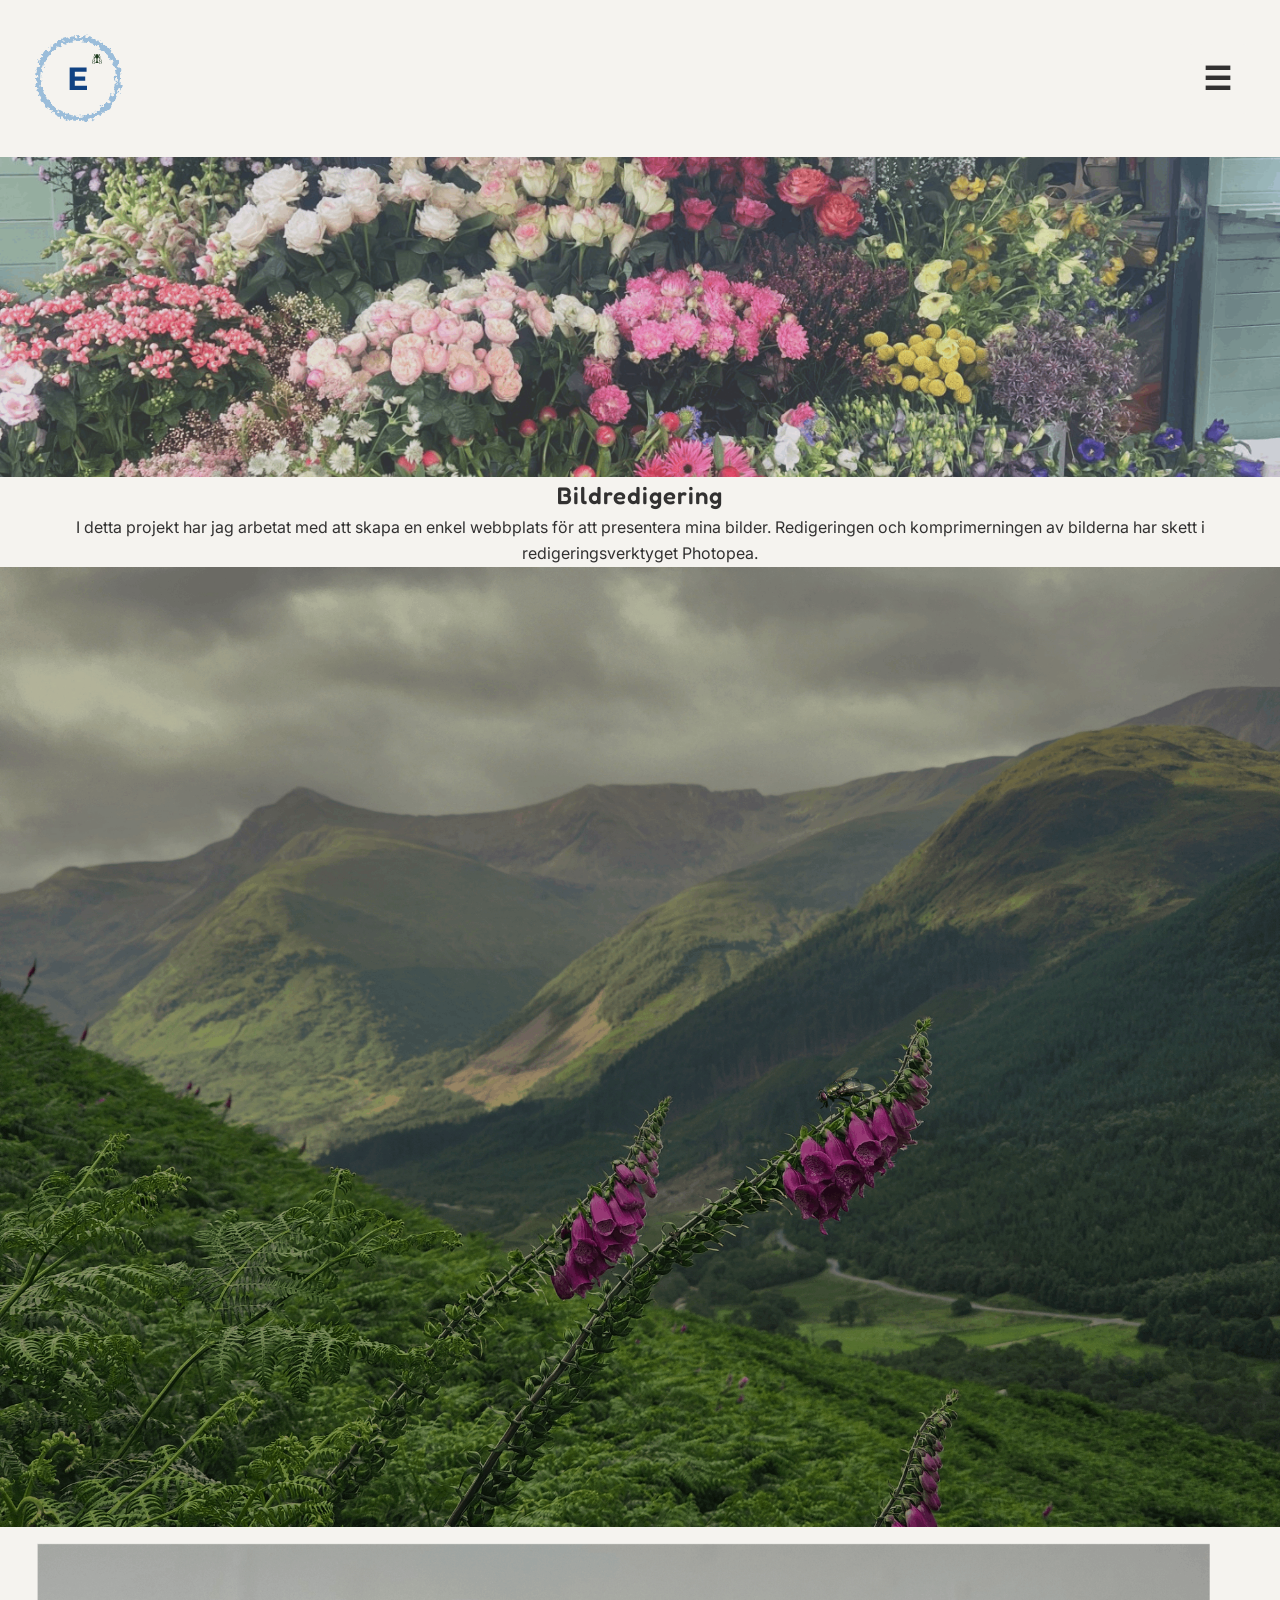
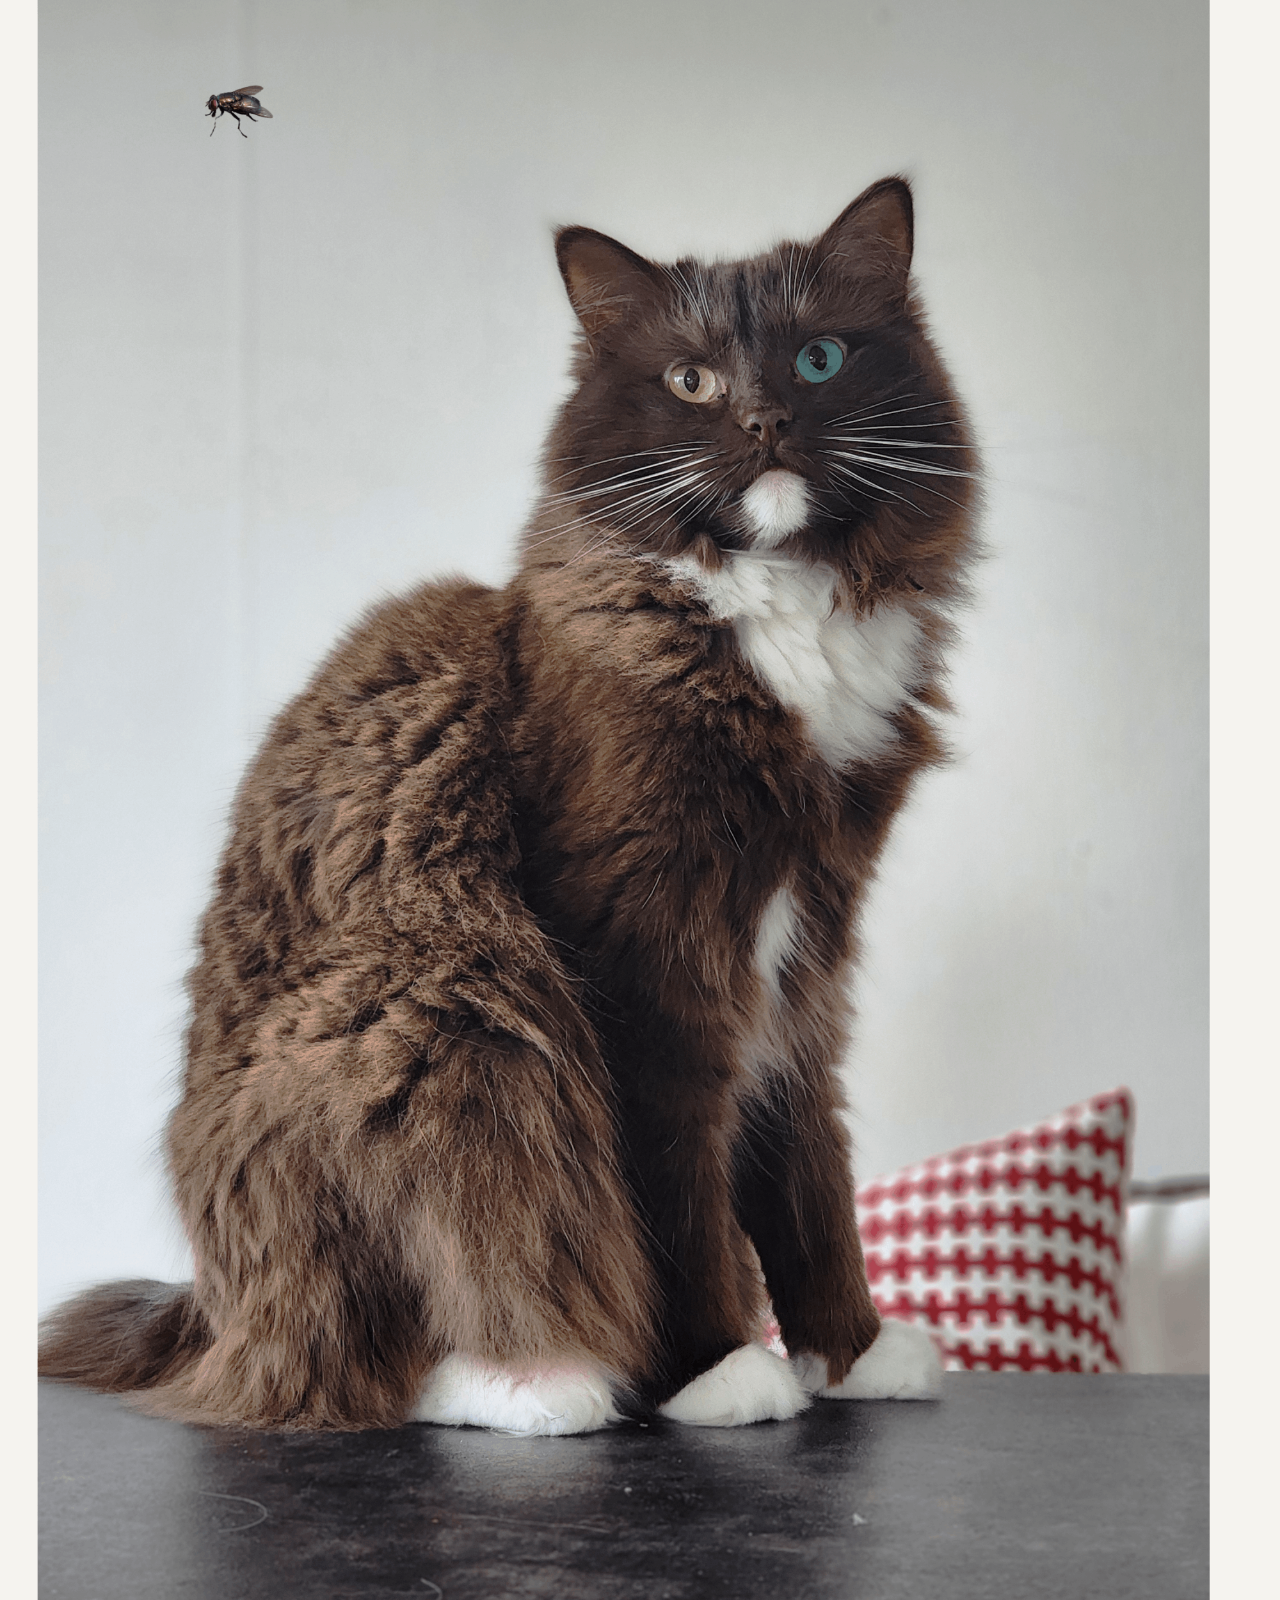
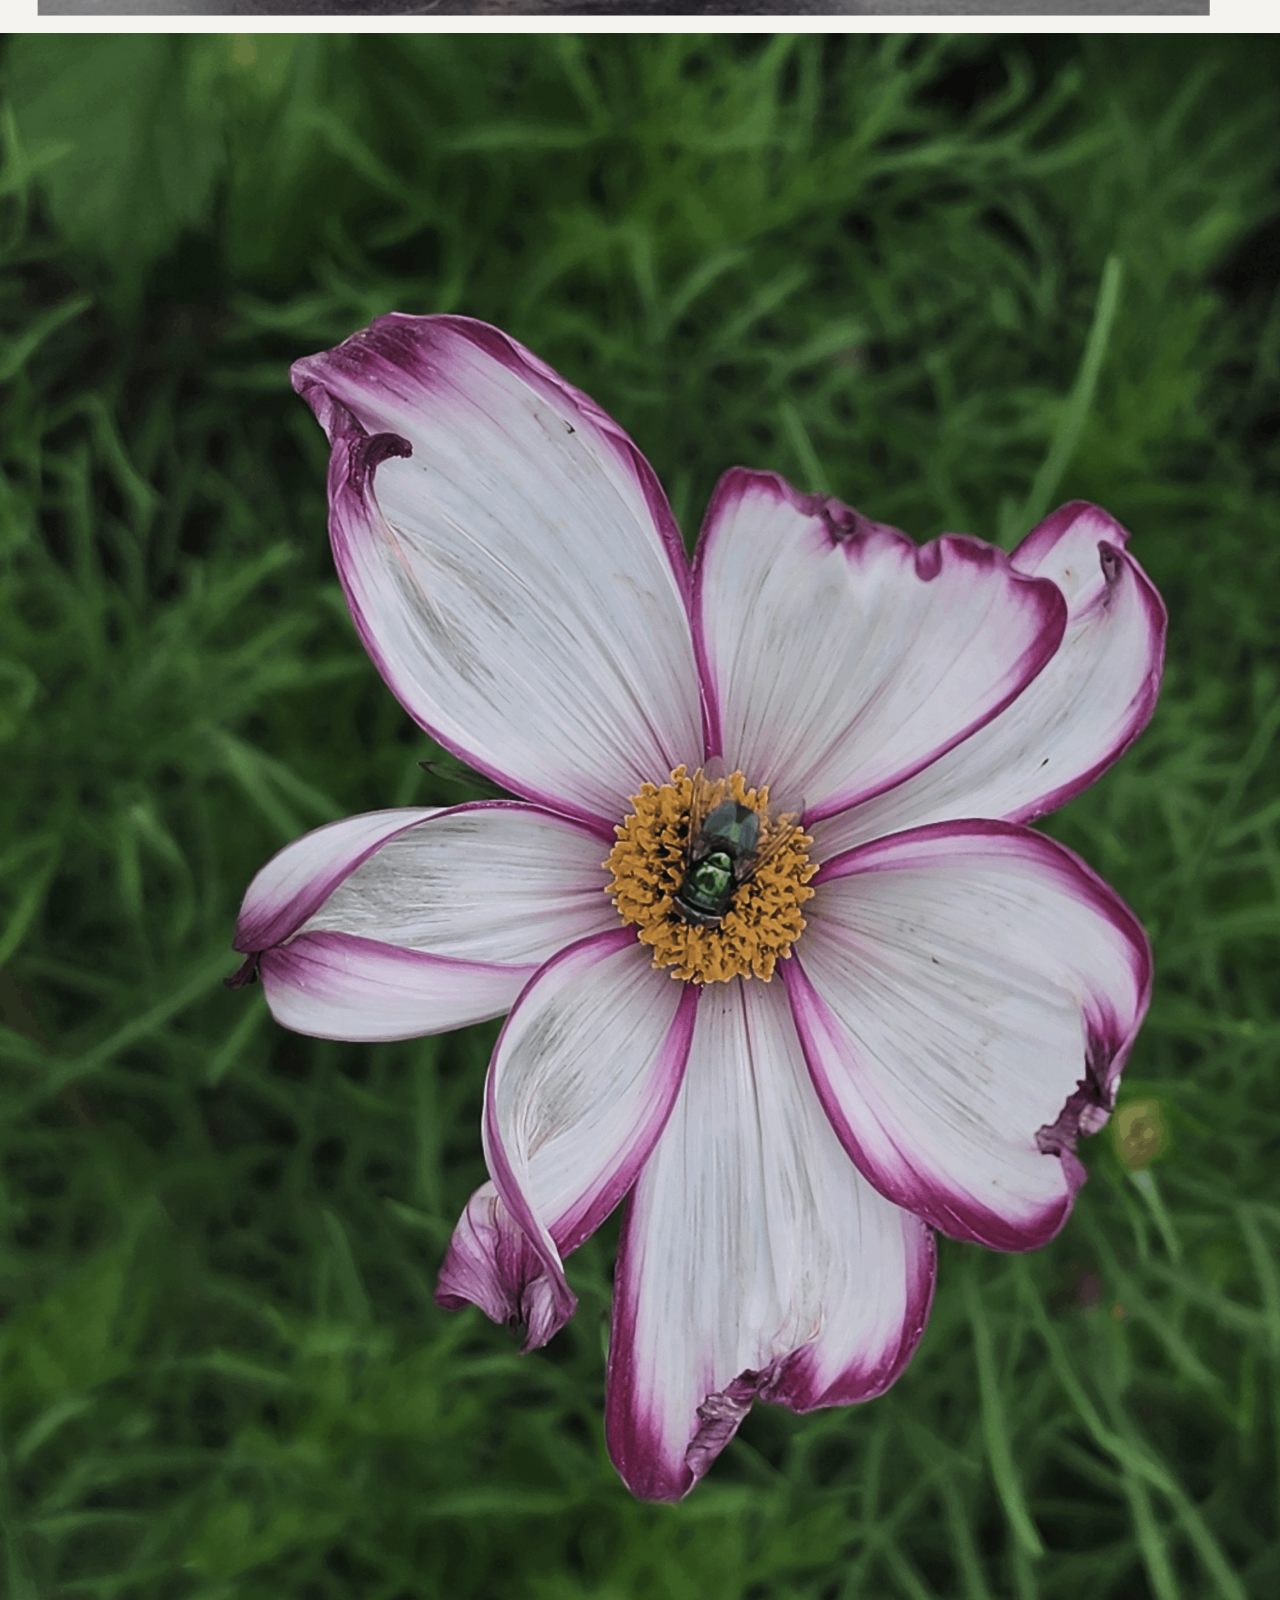
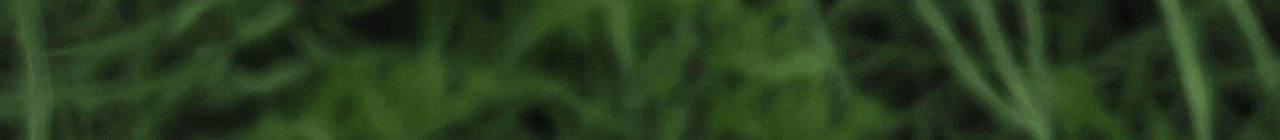
==== commit df98dd9f: "Hämtat och lagt till typsnitt" ====
--- a/index.html
+++ b/index.html
@@ -7,6 +7,14 @@
     <title>Bildredigering</title>
     <link rel="stylesheet" href="css/style.css">
     <script src="js/main.js" defer></script>
+    <link rel="preconnect" href="https://fonts.googleapis.com">
+    <link rel="preconnect" href="https://fonts.gstatic.com" crossorigin>
+    <link href="https://fonts.googleapis.com/css2?family=Fredoka:wght@300..700&display=swap" rel="stylesheet">
+    <link rel="preconnect" href="https://fonts.googleapis.com">
+    <link rel="preconnect" href="https://fonts.gstatic.com" crossorigin>
+    <link
+        href="https://fonts.googleapis.com/css2?family=Fredoka:wght@300..700&family=Inter:ital,opsz,wght@0,14..32,100..900;1,14..32,100..900&display=swap"
+        rel="stylesheet">
 </head>
 
 <body>
--- a/css/style.css
+++ b/css/style.css
@@ -14,10 +14,7 @@
 body,
 p,
 a {
-  font-family:
-    Helvetica Neue,
-    Helvetica,
-    Arial;
+  font-family: "Inter", sans-serif;
   line-height: 1.6;
   text-align: center;
 }
@@ -25,7 +22,7 @@
 /*Rubriker*/
 h1,
 h2 {
-  font-family: Georgia, Garamond, serif;
+  font-family: "Fredoka", sans-serif;
   font-weight: 550;
   letter-spacing: 1px;
 }
@@ -105,4 +102,15 @@
   color: #f5f3ef;
 }
 
+/*Hero*/
+.hero {
+  width: 100%;
+  overflow: hidden;
+}
 
+.hero img {
+  opacity: 0.8;
+  width: 100%;
+  height: 320px;
+  object-fit: cover;
+}
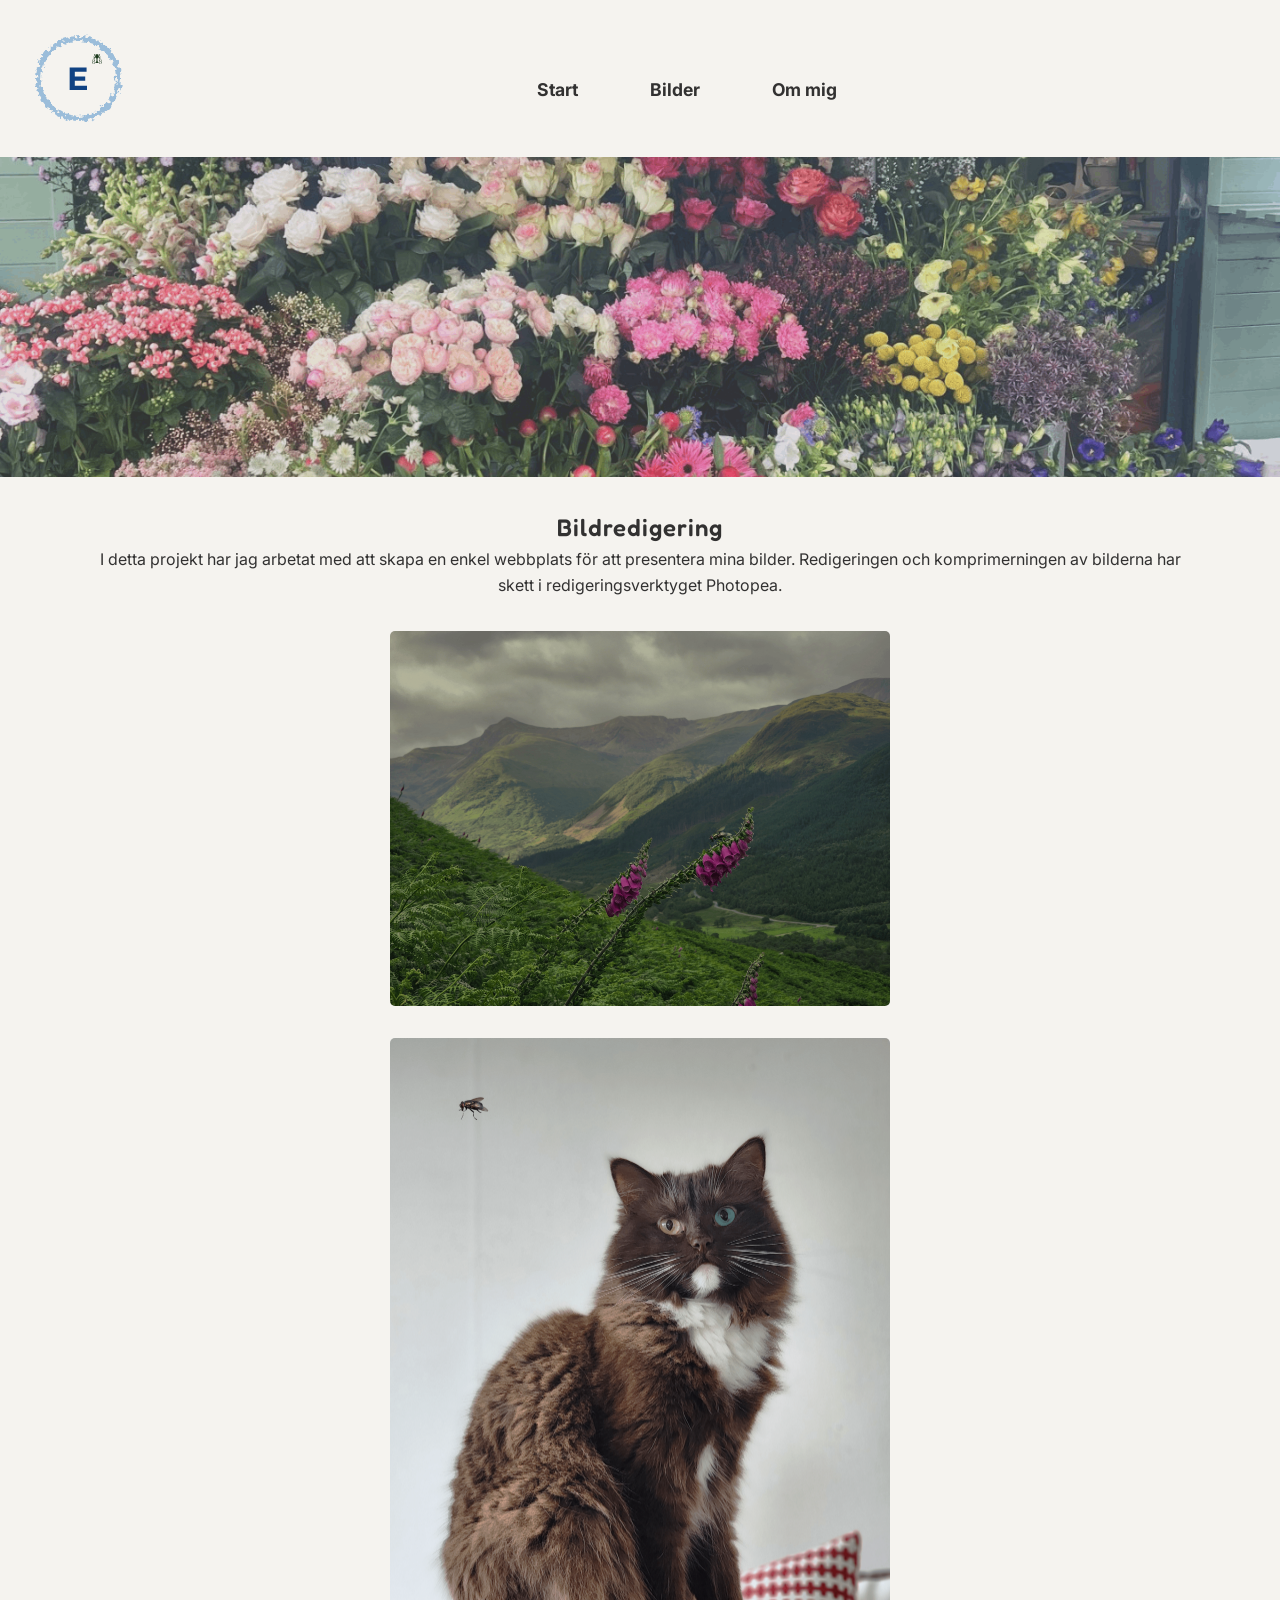
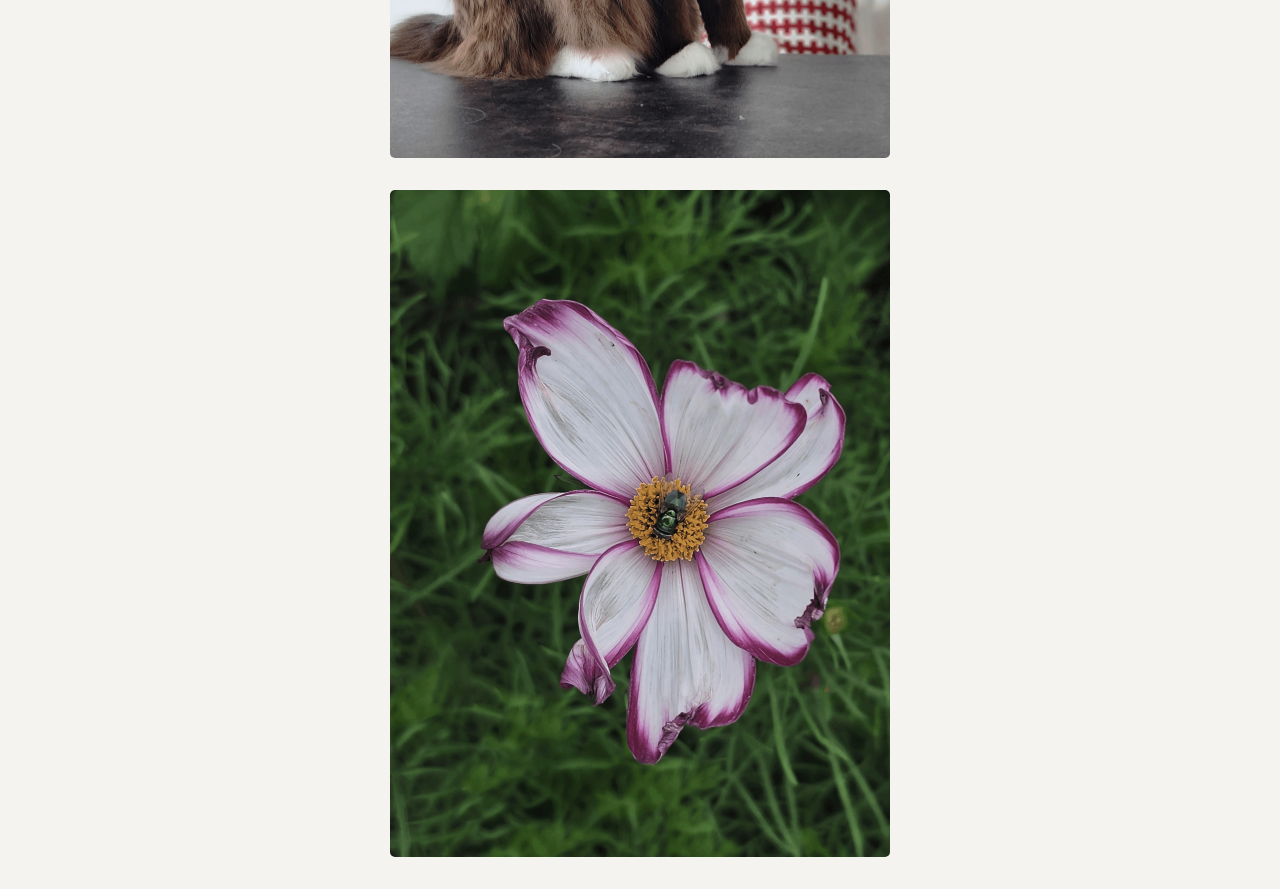
==== commit 65105baa: "Lagt till favicon" ====
--- a/index.html
+++ b/index.html
@@ -15,6 +15,9 @@
     <link
         href="https://fonts.googleapis.com/css2?family=Fredoka:wght@300..700&family=Inter:ital,opsz,wght@0,14..32,100..900;1,14..32,100..900&display=swap"
         rel="stylesheet">
+    <link rel="icon" type="image/png" sizes="32x32" href="images/favicon.png">
+    <link rel="icon" type="image/png" sizes="16x16" href="images/favicon.ico">
+    <link rel="manifest" href="/site.webmanifest">
 </head>
 
 <body>
--- a/css/style.css
+++ b/css/style.css
@@ -102,6 +102,7 @@
   color: #f5f3ef;
 }
 
+/*Startsida*/
 /*Hero*/
 .hero {
   width: 100%;
@@ -114,3 +115,92 @@
   height: 320px;
   object-fit: cover;
 }
+
+.picture-intro {
+  margin: 2rem 5rem;
+}
+
+.card {
+  display: flex;
+  flex-direction: column;
+  align-items: center;
+  margin-bottom: 2rem;
+}
+
+.card img {
+  width: 500px;
+  height: auto;
+  border-radius: 5px;
+}
+
+/*Bildgalleri*/
+.card-2 {
+  display: flex;
+  flex-direction: column;
+  align-items: center;
+  margin-bottom: 2rem;
+}
+
+.card-2 img {
+  width: 500px;
+  height: auto;
+  border-radius: 5px;
+}
+
+.intro p {
+  margin: 1rem;
+}
+.card-2 p {
+  margin: 1rem;
+}
+
+/*Om mig*/
+.contanier-3 {
+  display: flex;
+  flex-direction: column;
+  align-items: center;
+  margin-bottom: 2rem;
+}
+
+.contanier-3 img {
+  margin-top: 2rem;
+  width: 300px;
+  height: auto;
+  border-radius: 5px;
+}
+
+/*Större skärm*/
+@media (min-width: 768px) {
+  .menu-toggle {
+    /*Dölj ham meny*/
+    display: none;
+  }
+  /*Header*/
+  .header {
+    display: grid;
+    grid-template-columns: auto 1fr auto;
+    align-items: center;
+  }
+  .logo {
+    grid-column: 1;
+  }
+  /*Navigering*/
+  .menu {
+    grid-column: 2;
+    display: flex;
+    justify-content: center;
+    align-items: center;
+    margin-top: 2rem;
+    padding: 0;
+  }
+  .menu ul {
+    flex-direction: row;
+    gap: 4.5rem;
+    margin: 0;
+    padding: 0;
+  }
+  .menu a {
+    font-weight: 700;
+  }
+
+  }
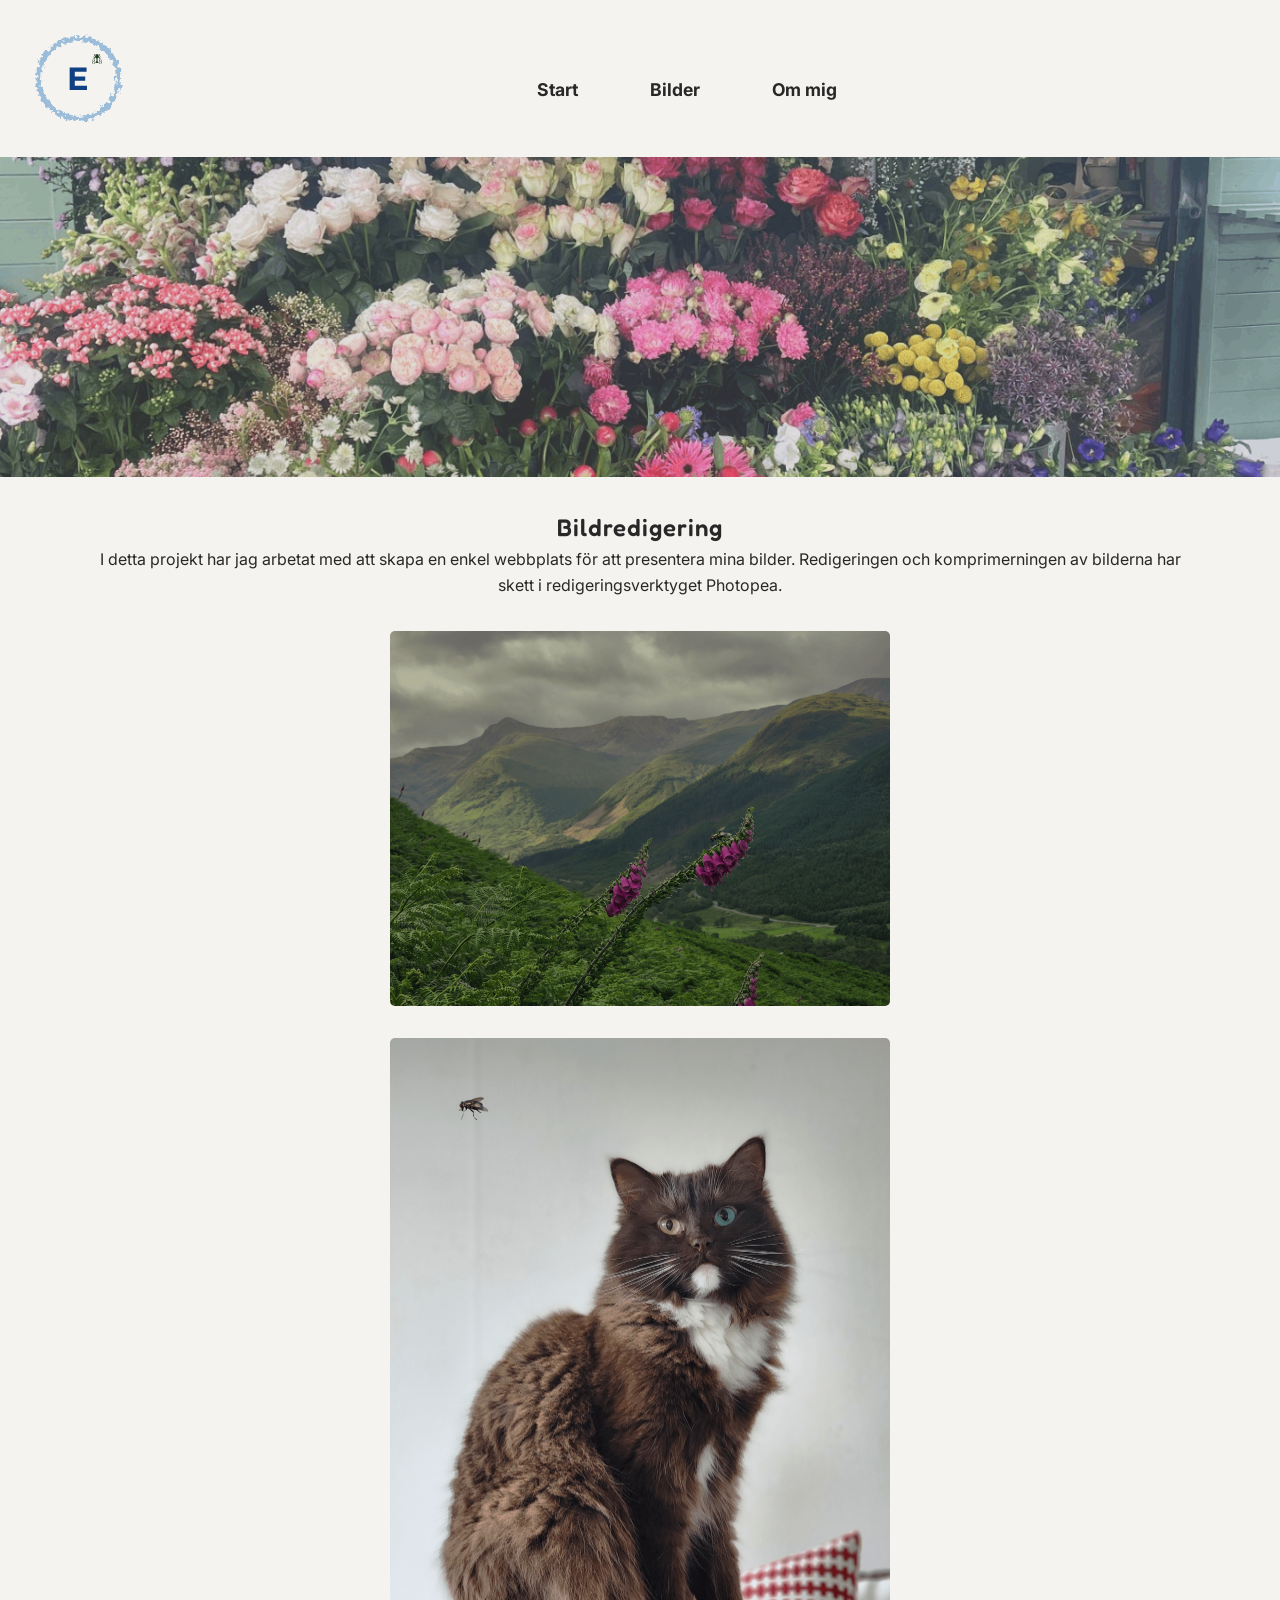
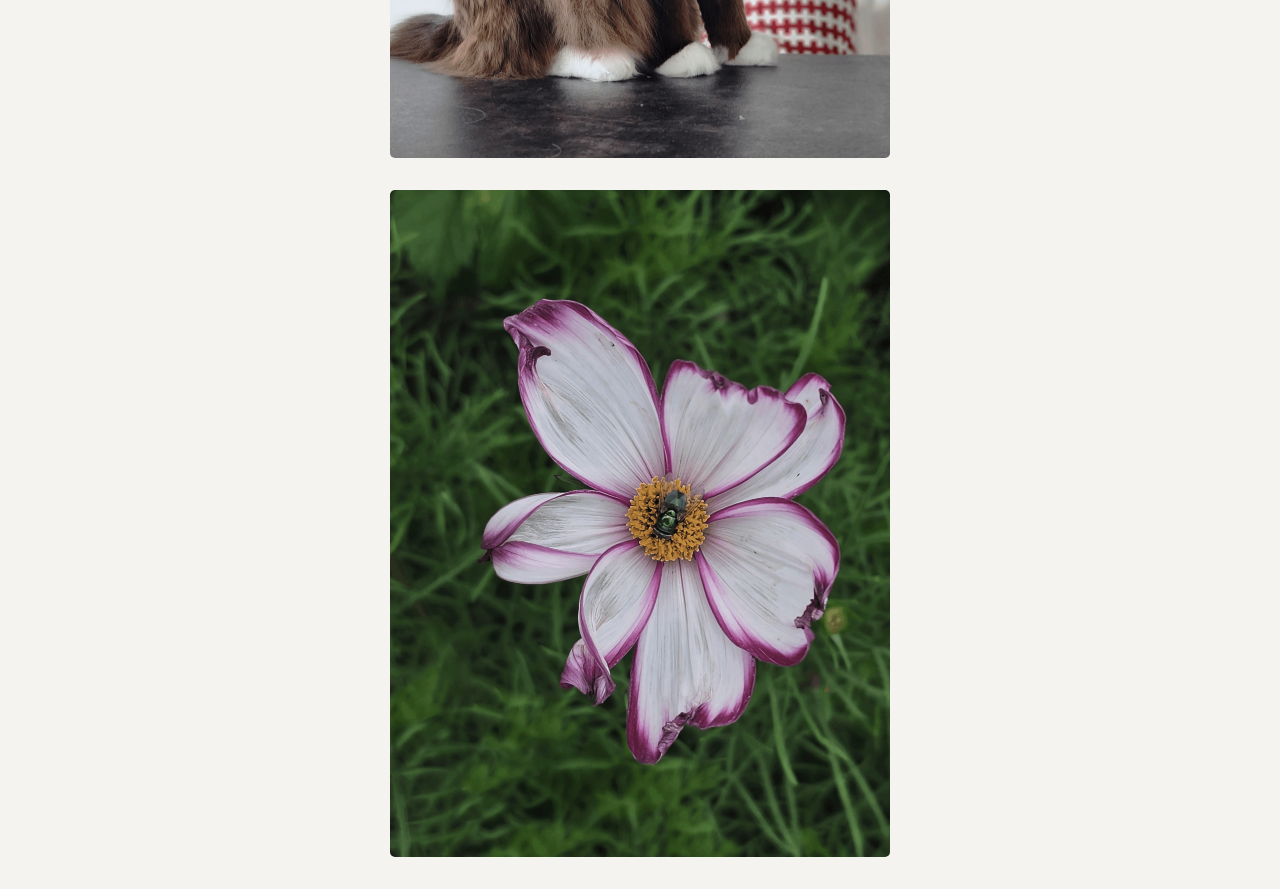
==== commit 41ba8fed: "Ändrat till beskrivande alt-texter" ====
--- a/index.html
+++ b/index.html
@@ -56,15 +56,15 @@
             <div class="container">
 
                 <article class="card">
-                    <img src="images/bildserie001.png" alt="Bild 1">
+                    <img src="images/bildserie001.png" alt="Rosa blommor med berglandsskap i bakgrungen">
                 </article>
 
                 <article class="card">
-                    <img src="images/bildserie005.png" alt="Bild 2">
+                    <img src="images/bildserie005.png" alt="En mörk katt sitter på ett bord">
                 </article>
 
                 <article class="card">
-                    <img src="images/bildserie006.png" alt="Bild 3">
+                    <img src="images/bildserie006.png" alt="En vit och rosa blomma med en insekt">
                 </article>
 
             </div>
--- a/css/style.css
+++ b/css/style.css
@@ -7,7 +7,7 @@
 
 body {
   background-color: #f5f3ef;
-  color: rgb(50, 49, 49);
+  color: rgb(41, 40, 40);
 }
 
 /*Typsnitt och texter*/
@@ -41,7 +41,6 @@
   justify-content: space-between;
   align-items: center;
   flex-wrap: wrap;
-  color: rgb(50, 49, 49);
 }
 
 /*Navigeringen visas inte dierk på skärmen*/
@@ -67,13 +66,10 @@
 .menu a {
   text-align: left;
   display: block;
-  color: rgb(50, 49, 49);
   text-decoration: none;
   padding-bottom: 0.5rem;
   font-size: 1.1rem;
-}
-.menu a {
-  text-decoration: none;
+  color: rgb(41, 40, 40);
 }
 
 .menu a:hover {
@@ -95,10 +91,10 @@
   font-size: 2rem;
   font-weight: 700;
   background-color: #f5f3ef;
-  color: rgb(50, 49, 49);
+  color: rgb(41, 40, 40);
 }
 .menu-toggle:hover {
-  background-color: rgb(50, 49, 49);
+  background-color: rgb(41, 40, 40);
   color: #f5f3ef;
 }
 
@@ -155,14 +151,14 @@
 }
 
 /*Om mig*/
-.contanier-3 {
+.container-3 {
   display: flex;
   flex-direction: column;
   align-items: center;
   margin-bottom: 2rem;
 }
 
-.contanier-3 img {
+.container-3 img {
   margin-top: 2rem;
   width: 300px;
   height: auto;
@@ -203,4 +199,23 @@
     font-weight: 700;
   }
 
-  }+  .card-2 {
+    display: flex;
+    flex-direction: row;
+    justify-content: space-evenly;
+    align-items: stretch;
+  }
+
+  .card-text {
+    display: flex;
+    flex-direction: column;
+    gap: 1rem;
+  }
+
+  .card-text h2,
+  .card-text p {
+    margin: 2rem;
+    font-size: 1.2rem;
+    text-align: left;
+  }
+}
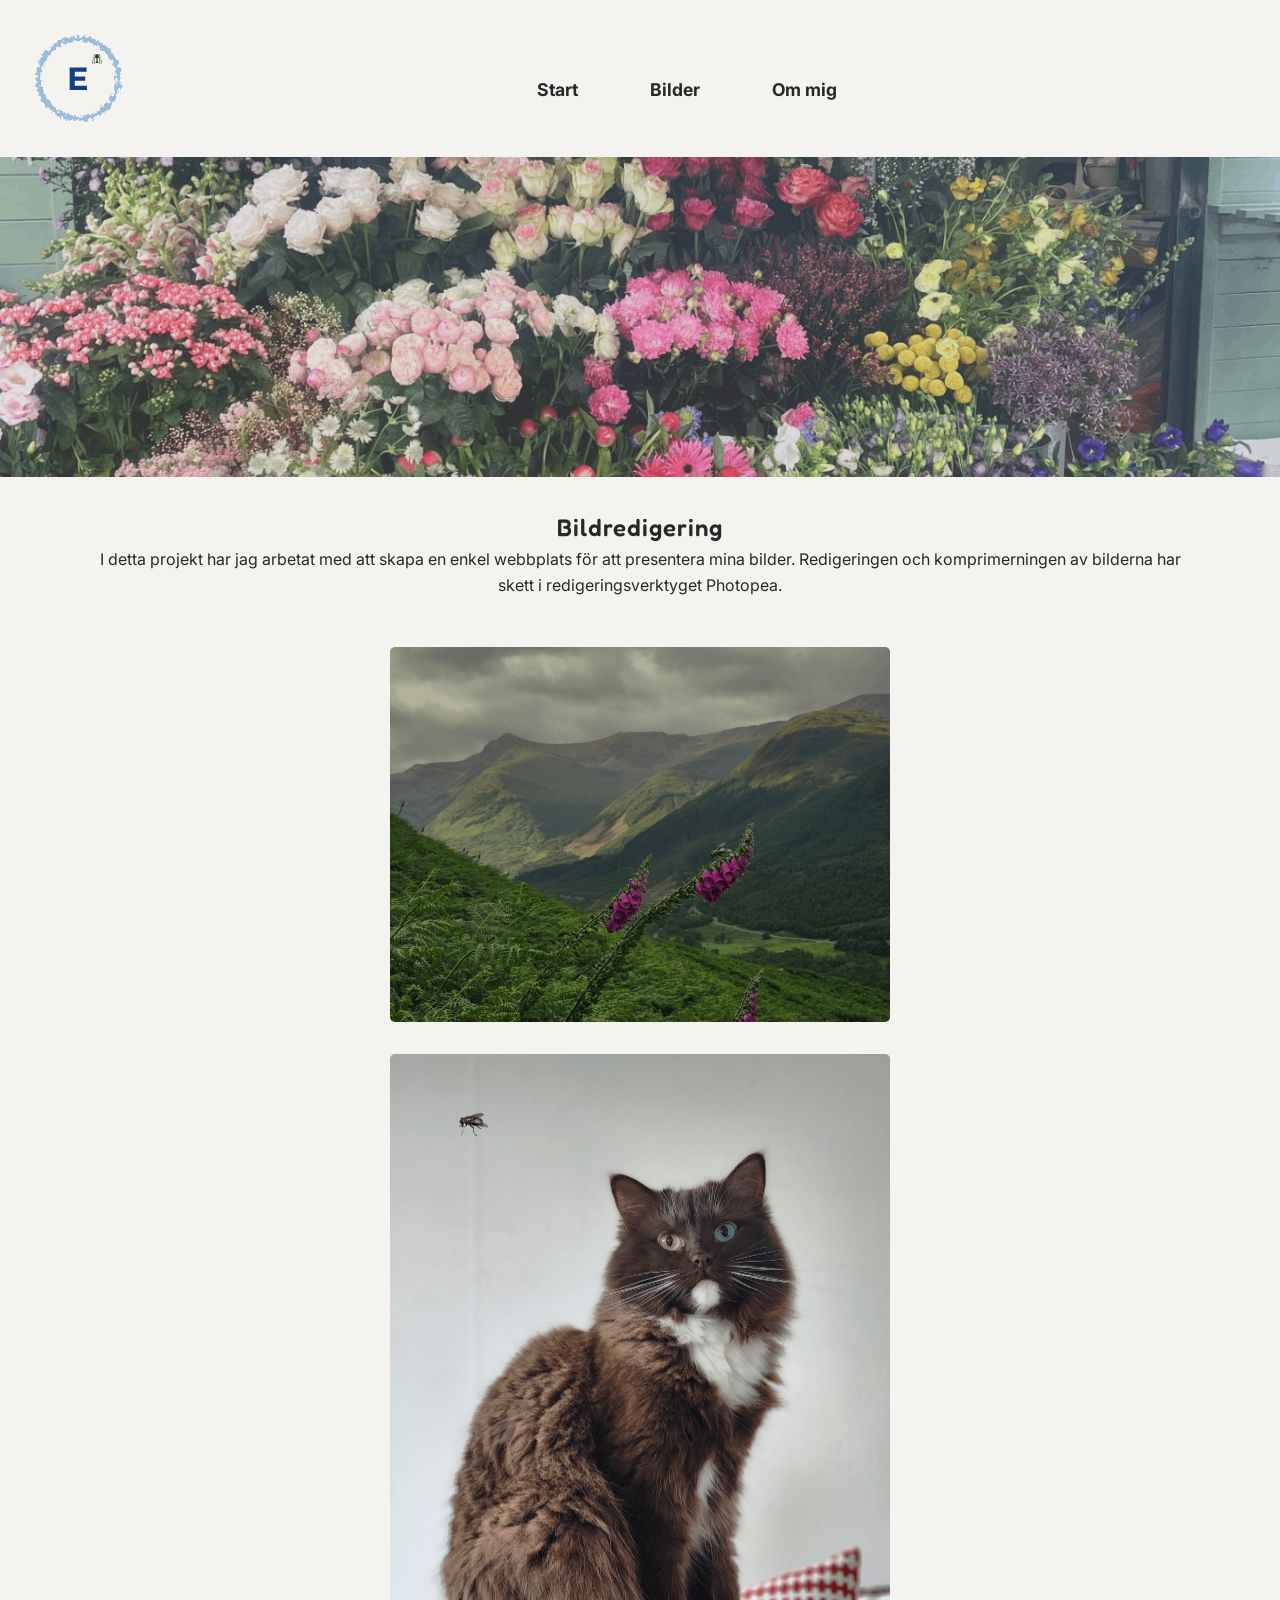
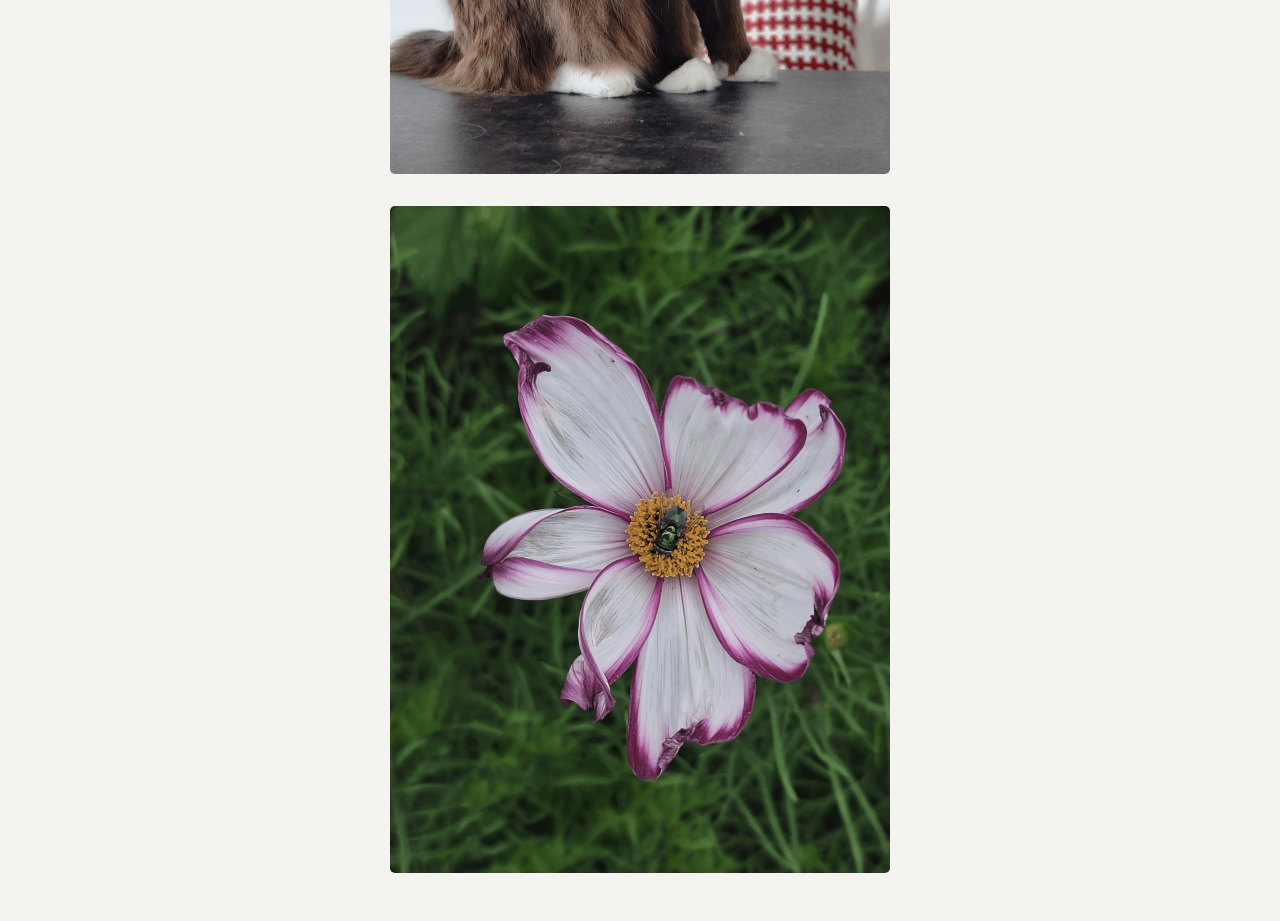
==== commit 1d9ac03a: "Validerat html och justerat koden" ====
--- a/index.html
+++ b/index.html
@@ -2,8 +2,8 @@
 <html lang="sv">
 
 <head>
-    <meta charset="UTF-8" />
-    <meta name="viewport" content="width=device-width, initial-scale=1.0" />
+    <meta charset="UTF-8">
+    <meta name="viewport" content="width=device-width, initial-scale=1.0">
     <title>Bildredigering</title>
     <link rel="stylesheet" href="css/style.css">
     <script src="js/main.js" defer></script>
@@ -49,25 +49,15 @@
         <!--Bilder-->
         <section class="pictures">
             <div class="picture-intro">
-                <h2>Bildredigering</h2>
+                <h1>Bildredigering</h1>
                 <p>I detta projekt har jag arbetat med att skapa en enkel webbplats för att presentera mina bilder.
                     Redigeringen och komprimerningen av bilderna har skett i redigeringsverktyget Photopea.</p>
             </div>
-            <div class="container">
-
-                <article class="card">
+            <div class="card">
                     <img src="images/bildserie001.png" alt="Rosa blommor med berglandsskap i bakgrungen">
-                </article>
-
-                <article class="card">
                     <img src="images/bildserie005.png" alt="En mörk katt sitter på ett bord">
-                </article>
-
-                <article class="card">
                     <img src="images/bildserie006.png" alt="En vit och rosa blomma med en insekt">
-                </article>
-
-            </div>
+               </div>
         </section>
     </main>
 </body>
--- a/css/style.css
+++ b/css/style.css
@@ -126,6 +126,7 @@
 .card img {
   width: 500px;
   height: auto;
+  margin: 1rem;
   border-radius: 5px;
 }
 
